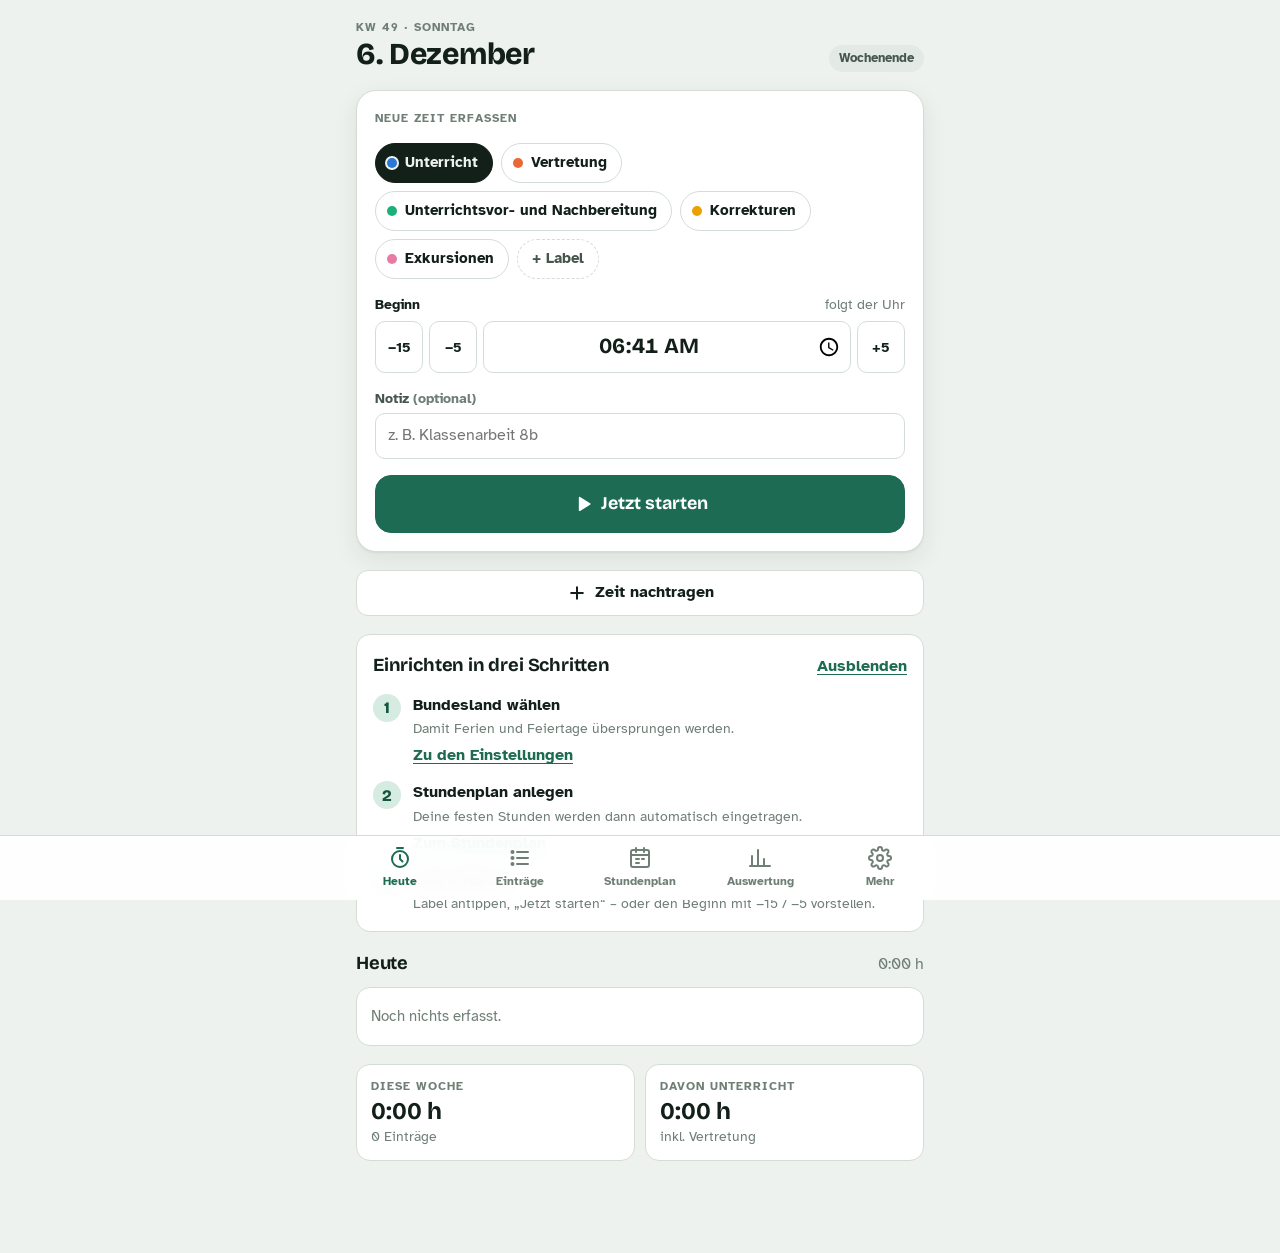
==== zeiterfassung/index.html @ 02a113f4 "Zeiterfassung für Lehrkräfte als eigenständige PWA Timer mit verstellbarem Beginn/Ende, manuelle Ein" ====
<!doctype html>
<html lang="de">
<head>
<meta charset="utf-8">
<meta name="viewport" content="width=device-width, initial-scale=1, viewport-fit=cover">
<title>Zeiterfassung für Lehrkräfte</title>
<meta name="claude:viewport-fit-sides" content="cover">
<meta name="description" content="Arbeitszeit für Lehrkräfte auf dem Handy erfassen – mit Timer, Stundenplan, Ferien und Auswertung.">
<meta name="theme-color" content="#1d6b52">
<meta name="apple-mobile-web-app-capable" content="yes">
<meta name="mobile-web-app-capable" content="yes">
<meta name="apple-mobile-web-app-status-bar-style" content="default">
<meta name="apple-mobile-web-app-title" content="Zeiterfassung">
<link rel="manifest" href="manifest.webmanifest">
<link rel="icon" href="icons/icon-192.png" type="image/png">
<link rel="apple-touch-icon" href="icons/apple-touch-icon.png">
<link rel="preconnect" href="https://fonts.googleapis.com">
<link rel="preconnect" href="https://fonts.gstatic.com" crossorigin>
<link rel="stylesheet" href="https://fonts.googleapis.com/css2?family=Atkinson+Hyperlegible:wght@400;700&family=Bricolage+Grotesque:opsz,wght@12..96,500..800&display=swap">
<style>
/* Layout: eine Spalte wie ein Klassenbuch-Tag, Navigation unten in Daumenreichweite, Timer als Hauptobjekt. */
:root {
  --bg: #eef2ef;
  --surface: #ffffff;
  --surface-2: #e3eae5;
  --line: #d3ddd6;
  --fg: #13201a;
  --fg-2: #46564d;
  --fg-3: #6f7f76;
  --accent: #1d6b52;          /* Tafelgrün */
  --accent-strong: #145440;
  --accent-fg: #ffffff;
  --accent-soft: #d6ebe1;
  --chalk: #f5f7f2;           /* Kreide auf der Tafel */
  --danger: #b3261e;
  --danger-soft: #f8dedb;
  --warn: #8a5a00;
  --warn-soft: #fbedc9;
  --shadow: 0 1px 2px rgba(19, 32, 26, .06), 0 8px 24px rgba(19, 32, 26, .08);
  --f-display: "Bricolage Grotesque", "Avenir Next", "Segoe UI", system-ui, sans-serif;
  --f-body: "Atkinson Hyperlegible", system-ui, -apple-system, "Segoe UI", Roboto, sans-serif;
  --r: 14px;
  --r-s: 10px;
  --nav-h: 64px;
}
@media (prefers-color-scheme: dark) {
  :root:not([data-theme="light"]) {
    --bg: #0d1411; --surface: #152019; --surface-2: #1d2a23; --line: #2a3a32;
    --fg: #e4ede7; --fg-2: #a7b7ad; --fg-3: #7d8d84;
    --accent: #5bbd96; --accent-strong: #7fd0ae; --accent-fg: #062016; --accent-soft: #1a3a2d;
    --chalk: #e9f1ec; --danger: #f08a80; --danger-soft: #3d1f1c; --warn: #f0c062; --warn-soft: #3a2d10;
    --shadow: 0 1px 2px rgba(0,0,0,.3), 0 8px 24px rgba(0,0,0,.3);
    color-scheme: dark;
  }
}
:root[data-theme="dark"] {
  --bg: #0d1411; --surface: #152019; --surface-2: #1d2a23; --line: #2a3a32;
  --fg: #e4ede7; --fg-2: #a7b7ad; --fg-3: #7d8d84;
  --accent: #5bbd96; --accent-strong: #7fd0ae; --accent-fg: #062016; --accent-soft: #1a3a2d;
  --chalk: #e9f1ec; --danger: #f08a80; --danger-soft: #3d1f1c; --warn: #f0c062; --warn-soft: #3a2d10;
  --shadow: 0 1px 2px rgba(0,0,0,.3), 0 8px 24px rgba(0,0,0,.3);
  color-scheme: dark;
}

* { box-sizing: border-box; }
[hidden] { display: none !important; }
html { -webkit-text-size-adjust: 100%; }
body {
  margin: 0; background: var(--bg); color: var(--fg);
  font: 16px/1.45 var(--f-body);
  -webkit-tap-highlight-color: transparent;
}
button, input, select, textarea { font: inherit; color: inherit; }
button { cursor: pointer; }
:focus-visible { outline: 3px solid var(--accent); outline-offset: 2px; }
h1, h2, h3 { font-family: var(--f-display); text-wrap: balance; margin: 0; letter-spacing: -.01em; }
h1 { font-size: 1.9rem; font-weight: 750; line-height: 1.1; }
h2 { font-size: 1.15rem; font-weight: 700; }
h3 { font-size: 1rem; font-weight: 700; }
p { margin: 0; }
.num { font-variant-numeric: tabular-nums; }

.app {
  max-width: 600px; margin: 0 auto;
  padding-left: max(16px, env(safe-area-inset-left, 0px));
  padding-right: max(16px, env(safe-area-inset-right, 0px));
  padding-block: 18px calc(var(--nav-h) + 28px + env(safe-area-inset-bottom, 0px));
  display: grid; gap: 18px;
}
.eyebrow { font-size: .78rem; text-transform: uppercase; letter-spacing: .08em; color: var(--fg-3); font-weight: 700; }
.muted { color: var(--fg-3); }
.small { font-size: .88rem; }
.top { display: flex; align-items: flex-end; justify-content: space-between; gap: 12px; flex-wrap: wrap; }
.top > div { min-width: 0; display: grid; gap: 2px; }

.card { background: var(--surface); border: 1px solid var(--line); border-radius: var(--r); padding: 16px; display: grid; gap: 12px; }
.section { display: grid; gap: 10px; }
.section-head { display: flex; align-items: baseline; justify-content: space-between; gap: 10px; }
.row { display: flex; gap: 8px; align-items: center; flex-wrap: wrap; }
.grow { flex: 1 1 auto; min-width: 0; }
.stack { display: grid; gap: 8px; }

/* Pills & Chips */
.pill { display: inline-flex; align-items: center; gap: 6px; padding: 4px 10px; border-radius: 999px; font-size: .82rem; font-weight: 700; background: var(--surface-2); color: var(--fg-2); white-space: nowrap; }
.pill.ok { background: var(--accent-soft); color: var(--accent-strong); }
.pill.free { background: var(--warn-soft); color: var(--warn); }
.dot { width: 10px; height: 10px; border-radius: 50%; flex: none; display: inline-block; }
.chips { display: flex; flex-wrap: wrap; gap: 8px; }
.chip {
  display: inline-flex; align-items: center; gap: 8px; min-height: 40px; padding: 7px 14px 7px 11px;
  border-radius: 999px; border: 1.5px solid var(--line); background: var(--surface); color: var(--fg);
  font-weight: 700; font-size: .92rem; text-align: left; line-height: 1.2;
}
.chip[aria-pressed="true"] { border-color: var(--fg); background: var(--fg); color: var(--bg); }
.chip[aria-pressed="true"] .dot { box-shadow: 0 0 0 2px var(--bg); }
.chip.add { border-style: dashed; color: var(--fg-2); padding-left: 14px; }

/* Buttons */
.btn {
  display: inline-flex; align-items: center; justify-content: center; gap: 8px;
  min-height: 46px; padding: 10px 18px; border-radius: 12px; border: 1.5px solid var(--line);
  background: var(--surface); color: var(--fg); font-weight: 700;
}
.btn:active { transform: translateY(1px); }
.btn.primary { background: var(--accent); border-color: var(--accent); color: var(--accent-fg); }
.btn.danger { color: var(--danger); border-color: var(--danger-soft); background: var(--danger-soft); }
.btn.ghost { background: transparent; border-color: transparent; color: var(--fg-2); }
.btn.block { width: 100%; }
.btn.big { min-height: 58px; font-size: 1.12rem; font-family: var(--f-display); border-radius: 16px; }
.btn.sm { min-height: 36px; padding: 6px 12px; font-size: .9rem; border-radius: 10px; }
.iconbtn { width: 44px; height: 44px; display: inline-grid; place-items: center; border-radius: 12px; border: 1.5px solid var(--line); background: var(--surface); }
.btn svg, .iconbtn svg { width: 20px; height: 20px; flex: none; }
.linkbtn { background: none; border: 0; padding: 4px 0; color: var(--accent); font-weight: 700; text-decoration: underline; text-underline-offset: 3px; }

/* Formulare */
label.f { display: grid; gap: 4px; font-size: .85rem; font-weight: 700; color: var(--fg-2); min-width: 0; }
input[type=text], input[type=date], input[type=time], input[type=number], select, textarea {
  width: 100%; min-height: 46px; padding: 10px 12px; border-radius: 10px; border: 1.5px solid var(--line);
  background: var(--surface); font-size: 1rem; font-weight: 400; color: var(--fg);
}
input[type=time], input[type=date] { font-variant-numeric: tabular-nums; }
textarea { min-height: 120px; font-family: ui-monospace, Menlo, Consolas, monospace; font-size: .8rem; }
.grid2 { display: grid; grid-template-columns: 1fr 1fr; gap: 10px; }
.grid3 { display: grid; grid-template-columns: repeat(3, 1fr); gap: 10px; }

/* Zeitfeld mit Schritt-Tasten */
.tf { display: grid; gap: 6px; }
.tf-head { display: flex; justify-content: space-between; align-items: baseline; gap: 8px; }
.tf-label { font-size: .85rem; font-weight: 700; }
.tf-row { display: grid; grid-template-columns: auto auto 1fr auto; gap: 6px; align-items: stretch; }
.tf-row input { text-align: center; font-size: 1.35rem; font-family: var(--f-display); font-weight: 700; min-height: 52px; padding: 6px; }
.step { min-width: 48px; border-radius: 10px; border: 1.5px solid var(--line); background: var(--surface); font-weight: 700; font-size: .9rem; padding: 0 8px; }

/* Timer */
.timer { background: var(--surface); border: 1px solid var(--line); border-radius: 20px; padding: 18px; display: grid; gap: 16px; box-shadow: var(--shadow); }
.timer.running { background: var(--accent); border-color: var(--accent); color: var(--accent-fg); }
.timer.running .eyebrow, .timer.running .muted { color: var(--accent-fg); opacity: .8; }
.timer.running input, .timer.running .step { background: color-mix(in srgb, var(--accent-fg) 14%, var(--accent)); border-color: color-mix(in srgb, var(--accent-fg) 30%, var(--accent)); color: var(--accent-fg); }
.timer.running .chip { background: transparent; border-color: color-mix(in srgb, var(--accent-fg) 35%, var(--accent)); color: var(--accent-fg); }
.timer.running .chip[aria-pressed="true"] { background: var(--accent-fg); color: var(--accent); border-color: var(--accent-fg); }
.timer.running .chip[aria-pressed="true"] .dot { box-shadow: none; }
.timer.running .linkbtn { color: var(--accent-fg); }
.timer.running .btn.primary { background: var(--accent-fg); color: var(--accent); border-color: var(--accent-fg); }
.timer.running .btn.ghost { color: var(--accent-fg); }
.elapsed { font-family: var(--f-display); font-weight: 800; font-size: clamp(3rem, 16vw, 4.4rem); line-height: 1; letter-spacing: -.03em; font-variant-numeric: tabular-nums; }
.since { display: flex; align-items: center; gap: 10px; flex-wrap: wrap; }
.since input { width: 9em; min-height: 40px; font-weight: 700; }

/* Listen */
.list { background: var(--surface); border: 1px solid var(--line); border-radius: var(--r); overflow: hidden; }
.item { display: grid; grid-template-columns: auto 1fr auto; gap: 12px; align-items: center; padding: 12px 14px; width: 100%; background: none; border: 0; border-top: 1px solid var(--line); text-align: left; }
.item:first-child { border-top: 0; }
.item .time { font-variant-numeric: tabular-nums; font-weight: 700; font-size: .95rem; white-space: nowrap; }
.item .meta { min-width: 0; display: grid; gap: 2px; }
.item .meta .lbl { display: flex; align-items: center; gap: 6px; font-weight: 700; font-size: .92rem; min-width: 0; }
.item .meta .lbl span:last-child { overflow: hidden; text-overflow: ellipsis; white-space: nowrap; }
.item .meta .note { font-size: .85rem; color: var(--fg-3); overflow: hidden; text-overflow: ellipsis; white-space: nowrap; }
.item .dur { font-variant-numeric: tabular-nums; font-weight: 700; color: var(--fg-2); white-space: nowrap; display: flex; align-items: center; gap: 6px; }
.item .dur svg { width: 15px; height: 15px; color: var(--fg-3); }
.empty { padding: 18px 14px; color: var(--fg-3); font-size: .92rem; }

.day { display: grid; gap: 8px; }
.day-head { display: flex; align-items: center; gap: 8px; justify-content: space-between; }
.day-head h3 { display: flex; gap: 8px; align-items: center; flex-wrap: wrap; }
.day.today .day-head h3 > span:first-child { color: var(--accent); }

.weeknav { display: grid; grid-template-columns: 44px 1fr 44px; gap: 8px; align-items: center; }
.weeknav .mid { text-align: center; display: grid; gap: 0; }
.weeknav .mid b { font-family: var(--f-display); font-size: 1.1rem; }

.stats { display: grid; grid-template-columns: repeat(auto-fit, minmax(130px, 1fr)); gap: 10px; }
.stat { background: var(--surface); border: 1px solid var(--line); border-radius: var(--r); padding: 12px 14px; display: grid; gap: 2px; }
.stat b { font-family: var(--f-display); font-size: 1.5rem; font-variant-numeric: tabular-nums; line-height: 1.15; }

.seg { display: grid; grid-auto-flow: column; grid-auto-columns: 1fr; background: var(--surface-2); border-radius: 12px; padding: 4px; gap: 4px; }
.seg button { border: 0; background: none; border-radius: 9px; min-height: 38px; font-weight: 700; color: var(--fg-2); padding: 0 6px; }
.seg button[aria-pressed="true"] { background: var(--surface); color: var(--fg); box-shadow: 0 1px 3px rgba(0,0,0,.12); }

.banner { border-radius: var(--r); padding: 12px 14px; background: var(--warn-soft); color: var(--warn); font-size: .92rem; display: grid; gap: 6px; }
.banner.info { background: var(--accent-soft); color: var(--accent-strong); }

/* Onboarding */
.steps { counter-reset: s; display: grid; gap: 10px; margin: 0; padding: 0; list-style: none; }
.steps li { counter-increment: s; display: grid; grid-template-columns: 30px 1fr; gap: 10px; align-items: start; }
.steps li::before { content: counter(s); width: 28px; height: 28px; border-radius: 50%; background: var(--accent-soft); color: var(--accent-strong); font-weight: 800; display: grid; place-items: center; font-family: var(--f-display); }
.steps li.done::before { content: "✓"; background: var(--accent); color: var(--accent-fg); }

/* Auswertung */
.total { display: grid; gap: 4px; }
.total .big { font-family: var(--f-display); font-weight: 800; font-size: clamp(2.6rem, 13vw, 3.6rem); line-height: 1; letter-spacing: -.03em; font-variant-numeric: tabular-nums; }
.chart { position: relative; display: grid; grid-template-columns: auto 1fr; gap: 0 8px; }
.ch-y { position: relative; width: 2.4em; font-size: .72rem; color: var(--fg-3); font-variant-numeric: tabular-nums; }
.ch-y span { position: absolute; right: 0; transform: translateY(50%); }
.ch-plot { position: relative; height: 180px; border-bottom: 1px solid var(--fg-3); }
.ch-grid { position: absolute; left: 0; right: 0; border-top: 1px dashed var(--line); }
.ch-bars { position: absolute; inset: 0; display: flex; align-items: flex-end; gap: 2px; }
.ch-bar { flex: 1 1 0; min-width: 0; height: 100%; display: flex; flex-direction: column-reverse; align-items: stretch; gap: 0; position: relative; cursor: pointer; background: none; border: 0; padding: 0; }
.ch-bar .stk { display: flex; flex-direction: column-reverse; gap: 2px; border-radius: 4px 4px 0 0; overflow: hidden; max-width: 34px; width: 100%; margin: 0 auto; }
.ch-bar .stk i { display: block; min-height: 2px; }
.ch-bar:hover .stk, .ch-bar.on .stk { filter: brightness(1.08); outline: 2px solid var(--fg); outline-offset: 1px; }
.ch-x { grid-column: 2; display: flex; gap: 2px; font-size: .7rem; color: var(--fg-3); padding-top: 4px; }
.ch-x span { flex: 1 1 0; min-width: 0; text-align: center; white-space: nowrap; overflow: visible; }
.ch-tip { position: absolute; top: 0; transform: translateY(calc(-100% - 6px)); z-index: 3; background: var(--fg); color: var(--bg); border-radius: 10px; padding: 8px 10px; font-size: .82rem; min-width: 150px; max-width: 230px; pointer-events: none; box-shadow: var(--shadow); display: grid; gap: 2px; }
.ch-tip .r { display: flex; align-items: center; gap: 6px; justify-content: space-between; }
.ch-tip .r span:first-child { display: flex; align-items: center; gap: 6px; min-width: 0; }
.brk { display: grid; gap: 12px; }
.brk-row { display: grid; gap: 6px; }
.brk-top { display: flex; justify-content: space-between; gap: 10px; align-items: baseline; }
.brk-top .n { display: flex; align-items: center; gap: 8px; font-weight: 700; min-width: 0; }
.brk-top .v { font-variant-numeric: tabular-nums; font-weight: 700; white-space: nowrap; }
.brk-bar { height: 8px; border-radius: 4px; background: var(--surface-2); overflow: hidden; }
.brk-bar i { display: block; height: 100%; border-radius: 0 4px 4px 0; }

/* Stundenplan */
.slot { display: grid; grid-template-columns: 84px 1fr auto; gap: 12px; align-items: center; padding: 12px 14px; width: 100%; background: none; border: 0; border-top: 1px solid var(--line); text-align: left; }
.slot:first-child { border-top: 0; }
.slot .per { font-family: var(--f-display); font-weight: 800; font-size: .98rem; line-height: 1.1; }
.slot .per small { display: block; font-family: var(--f-body); font-weight: 400; font-size: .75rem; color: var(--fg-3); }
.switch { display: flex; align-items: center; justify-content: space-between; gap: 12px; }
.switch input { appearance: none; width: 52px; height: 32px; border-radius: 999px; background: var(--surface-2); border: 1.5px solid var(--line); position: relative; flex: none; transition: background .15s; }
.switch input::after { content: ""; position: absolute; top: 3px; left: 3px; width: 23px; height: 23px; border-radius: 50%; background: var(--fg-3); transition: transform .15s; }
.switch input:checked { background: var(--accent); border-color: var(--accent); }
.switch input:checked::after { transform: translateX(20px); background: var(--accent-fg); }

/* Einstellungen */
.set-row { display: grid; grid-template-columns: auto 1fr auto; gap: 10px; align-items: center; padding: 10px 14px; border-top: 1px solid var(--line); }
.set-row:first-child { border-top: 0; }
.set-row .name { min-width: 0; overflow: hidden; text-overflow: ellipsis; white-space: nowrap; }
.set-row.hidden-label .name { color: var(--fg-3); text-decoration: line-through; }
.swatches { display: flex; flex-wrap: wrap; gap: 8px; }
.swatch { width: 36px; height: 36px; border-radius: 50%; border: 3px solid var(--surface); box-shadow: 0 0 0 1.5px var(--line); }
.swatch[aria-pressed="true"] { box-shadow: 0 0 0 2.5px var(--fg); }
details.card summary { cursor: pointer; font-weight: 700; list-style: none; display: flex; justify-content: space-between; gap: 8px; }
details.card summary::after { content: "▾"; color: var(--fg-3); }
details[open].card summary::after { content: "▴"; }
.hol { display: grid; grid-template-columns: 1fr auto; gap: 4px 10px; font-size: .9rem; }
.hol span:nth-child(even) { font-variant-numeric: tabular-nums; color: var(--fg-2); text-align: right; }

/* Navigation */
.nav {
  position: fixed; left: 0; right: 0; bottom: 0; z-index: 20;
  background: color-mix(in srgb, var(--surface) 92%, transparent);
  backdrop-filter: blur(12px); -webkit-backdrop-filter: blur(12px);
  border-top: 1px solid var(--line);
  padding-bottom: env(safe-area-inset-bottom, 0px);
  padding-left: env(safe-area-inset-left, 0px); padding-right: env(safe-area-inset-right, 0px);
}
.nav-in { max-width: 600px; margin: 0 auto; display: grid; grid-template-columns: repeat(5, 1fr); height: var(--nav-h); }
.nav button { border: 0; background: none; display: grid; justify-items: center; align-content: center; gap: 3px; font-size: .72rem; font-weight: 700; color: var(--fg-3); padding: 0; position: relative; }
.nav button svg { width: 24px; height: 24px; }
.nav button[aria-current="page"] { color: var(--accent); }
.nav button .live { position: absolute; top: 9px; left: calc(50% + 8px); width: 9px; height: 9px; border-radius: 50%; background: var(--danger); box-shadow: 0 0 0 2px var(--surface); }

/* Sheet */
.sheet-wrap { position: fixed; inset: 0; z-index: 40; display: grid; align-items: end; justify-items: center; }
.sheet-backdrop { position: absolute; inset: 0; background: rgba(8, 14, 11, .45); }
.sheet {
  position: relative; width: 100%; max-width: 600px; max-height: 92%; overflow: auto; overscroll-behavior: contain;
  background: var(--bg); border-radius: 20px 20px 0 0;
  padding-left: max(16px, env(safe-area-inset-left, 0px)); padding-right: max(16px, env(safe-area-inset-right, 0px));
  padding-block: 10px calc(20px + env(safe-area-inset-bottom, 0px));
  display: grid; gap: 14px; animation: up .22s ease-out;
}
.sheet-grab { width: 44px; height: 5px; border-radius: 3px; background: var(--line); margin: 0 auto 2px; }
.sheet-body { display: grid; gap: 14px; }
.sheet-actions { display: grid; grid-template-columns: 1fr 1fr; gap: 10px; }
@keyframes up { from { transform: translateY(30px); opacity: .4; } to { transform: none; opacity: 1; } }

.toast {
  position: fixed; left: 50%; transform: translateX(-50%); z-index: 60;
  bottom: calc(var(--nav-h) + 14px + env(safe-area-inset-bottom, 0px));
  width: min(560px, calc(100% - 32px));
  background: var(--fg); color: var(--bg); border-radius: 14px; padding: 12px 14px;
  display: flex; align-items: center; justify-content: space-between; gap: 12px; box-shadow: var(--shadow);
  font-weight: 700; font-size: .95rem;
}
.toast button { background: none; border: 0; color: var(--bg); font-weight: 800; text-decoration: underline; text-underline-offset: 3px; padding: 6px; white-space: nowrap; }

@media (max-width: 380px) {
  .grid3 { grid-template-columns: 1fr 1fr; }
  .step { min-width: 42px; }
}
@media (prefers-reduced-motion: reduce) {
  * { animation: none !important; transition: none !important; }
}
</style>
</head>
<body>
<main class="app" id="view" aria-live="polite"></main>

<nav class="nav" aria-label="Hauptnavigation"><div class="nav-in" id="nav"></div></nav>

<div class="sheet-wrap" id="sheet" hidden>
  <div class="sheet-backdrop" data-a="closeSheet"></div>
  <div class="sheet" role="dialog" aria-modal="true" aria-labelledby="sheet-title">
    <div class="sheet-grab"></div>
    <div class="sheet-body" id="sheet-body"></div>
  </div>
</div>
<div class="toast" id="toast" role="status" hidden></div>

<script>
'use strict';
/* ============================================================
   Zeiterfassung für Lehrkräfte – alle Daten bleiben im Browser
   (localStorage). Ferien kommen von openholidaysapi.org,
   Feiertage werden lokal berechnet.
   ============================================================ */

const STORE_KEY = 'lehrkraft-zeiterfassung-v1';

const PRESET_LABELS = [
  { id: 'unterricht',   name: 'Unterricht',                         color: '#2a78d6' },
  { id: 'vertretung',   name: 'Vertretung',                         color: '#eb6834' },
  { id: 'vorbereitung', name: 'Unterrichtsvor- und Nachbereitung',  color: '#1baf7a' },
  { id: 'korrekturen',  name: 'Korrekturen',                        color: '#eda100' },
  { id: 'exkursionen',  name: 'Exkursionen',                        color: '#e87ba4' },
];
const LABEL_COLORS = ['#2a78d6', '#eb6834', '#1baf7a', '#eda100', '#e87ba4', '#008300', '#6250d6', '#e34948', '#5d6f7d', '#9a6a3a', '#0f8fa3', '#b04fc0'];

const STATES = {
  BW: 'Baden-Württemberg', BY: 'Bayern', BE: 'Berlin', BB: 'Brandenburg', HB: 'Bremen', HH: 'Hamburg',
  HE: 'Hessen', MV: 'Mecklenburg-Vorpommern', NI: 'Niedersachsen', NW: 'Nordrhein-Westfalen',
  RP: 'Rheinland-Pfalz', SL: 'Saarland', SN: 'Sachsen', ST: 'Sachsen-Anhalt', SH: 'Schleswig-Holstein', TH: 'Thüringen',
};

const DEFAULT_PERIODS = [
  ['08:00', '08:45'], ['08:45', '09:30'], ['09:50', '10:35'], ['10:35', '11:20'], ['11:40', '12:25'],
  ['12:25', '13:10'], ['13:30', '14:15'], ['14:15', '15:00'], ['15:05', '15:50'], ['15:50', '16:35'],
].map(([start, end]) => ({ start, end }));

const WD_SHORT = ['', 'Mo', 'Di', 'Mi', 'Do', 'Fr', 'Sa', 'So'];
const WD_LONG = ['', 'Montag', 'Dienstag', 'Mittwoch', 'Donnerstag', 'Freitag', 'Samstag', 'Sonntag'];
const MONTHS = ['Januar', 'Februar', 'März', 'April', 'Mai', 'Juni', 'Juli', 'August', 'September', 'Oktober', 'November', 'Dezember'];

/* ---------- Hilfsfunktionen ---------- */
const $ = (s, el = document) => el.querySelector(s);
const pad = (n) => String(n).padStart(2, '0');
const iso = (d) => `${d.getFullYear()}-${pad(d.getMonth() + 1)}-${pad(d.getDate())}`;
const pd = (s) => { const [y, m, d] = s.split('-').map(Number); return new Date(y, m - 1, d); };
const addDays = (s, n) => { const d = pd(s); d.setDate(d.getDate() + n); return iso(d); };
const today = () => iso(new Date());
const wd = (s) => pd(s).getDay() || 7;
const monday = (s) => addDays(s, 1 - wd(s));
const hm = (d) => `${pad(d.getHours())}:${pad(d.getMinutes())}`;
const toMin = (t) => { const [h, m] = t.split(':').map(Number); return h * 60 + m; };
const fromMin = (m) => { m = ((Math.round(m) % 1440) + 1440) % 1440; return `${pad(Math.floor(m / 60))}:${pad(m % 60)}`; };
const nowMin = () => { const d = new Date(); return d.getHours() * 60 + d.getMinutes(); };
const dur = (e) => { let d = toMin(e.end) - toMin(e.start); if (d < 0) d += 1440; return d; };
const fmtDur = (min) => `${Math.floor(min / 60)}:${pad(Math.round(min % 60))} h`;
const fmtDec = (min, digits = 2) => (min / 60).toLocaleString('de-DE', { minimumFractionDigits: 0, maximumFractionDigits: digits });
const fmtDate = (s) => { const d = pd(s); return `${pad(d.getDate())}.${pad(d.getMonth() + 1)}.${d.getFullYear()}`; };
const fmtDateShort = (s) => { const d = pd(s); return `${d.getDate()}.${d.getMonth() + 1}.`; };
const fmtDateLong = (s) => { const d = pd(s); return `${d.getDate()}. ${MONTHS[d.getMonth()]}`; };
const uid = () => Date.now().toString(36) + Math.random().toString(36).slice(2, 7);
const esc = (s) => String(s ?? '').replace(/[&<>"']/g, (c) => ({ '&': '&amp;', '<': '&lt;', '>': '&gt;', '"': '&quot;', "'": '&#39;' }[c]));
const roundDown5 = (m) => Math.floor(m / 5) * 5;
function isoWeek(s) {
  const d = pd(s); d.setDate(d.getDate() + 4 - (d.getDay() || 7));
  const y0 = new Date(d.getFullYear(), 0, 1);
  return Math.ceil(((d - y0) / 864e5 + 1) / 7);
}
function daysBetween(a, b) { return Math.round((pd(b) - pd(a)) / 864e5); }

const ICON = {
  today: '<svg viewBox="0 0 24 24" fill="none" stroke="currentColor" stroke-width="2" stroke-linecap="round" stroke-linejoin="round"><circle cx="12" cy="13" r="8"/><path d="M12 9v4l2.5 2.5M9 2h6"/></svg>',
  list: '<svg viewBox="0 0 24 24" fill="none" stroke="currentColor" stroke-width="2" stroke-linecap="round" stroke-linejoin="round"><path d="M9 6h11M9 12h11M9 18h11"/><circle cx="4.5" cy="6" r="1"/><circle cx="4.5" cy="12" r="1"/><circle cx="4.5" cy="18" r="1"/></svg>',
  plan: '<svg viewBox="0 0 24 24" fill="none" stroke="currentColor" stroke-width="2" stroke-linecap="round" stroke-linejoin="round"><rect x="3" y="4" width="18" height="17" rx="2"/><path d="M3 9h18M8 2v4M16 2v4M8 13h3M8 17h3M14 13h2"/></svg>',
  chart: '<svg viewBox="0 0 24 24" fill="none" stroke="currentColor" stroke-width="2" stroke-linecap="round" stroke-linejoin="round"><path d="M4 20V10M10 20V4M16 20v-7M22 20H2"/></svg>',
  more: '<svg viewBox="0 0 24 24" fill="none" stroke="currentColor" stroke-width="2" stroke-linecap="round" stroke-linejoin="round"><circle cx="12" cy="12" r="3"/><path d="M19.4 15a1.7 1.7 0 0 0 .3 1.8l.1.1a2 2 0 1 1-2.8 2.8l-.1-.1a1.7 1.7 0 0 0-1.8-.3 1.7 1.7 0 0 0-1 1.5V21a2 2 0 1 1-4 0v-.1a1.7 1.7 0 0 0-1.1-1.5 1.7 1.7 0 0 0-1.8.3l-.1.1a2 2 0 1 1-2.8-2.8l.1-.1a1.7 1.7 0 0 0 .3-1.8 1.7 1.7 0 0 0-1.5-1H3a2 2 0 1 1 0-4h.1a1.7 1.7 0 0 0 1.5-1.1 1.7 1.7 0 0 0-.3-1.8l-.1-.1a2 2 0 1 1 2.8-2.8l.1.1a1.7 1.7 0 0 0 1.8.3H9a1.7 1.7 0 0 0 1-1.5V3a2 2 0 1 1 4 0v.1a1.7 1.7 0 0 0 1 1.5 1.7 1.7 0 0 0 1.8-.3l.1-.1a2 2 0 1 1 2.8 2.8l-.1.1a1.7 1.7 0 0 0-.3 1.8V9a1.7 1.7 0 0 0 1.5 1H21a2 2 0 1 1 0 4h-.1a1.7 1.7 0 0 0-1.5 1z"/></svg>',
  play: '<svg viewBox="0 0 24 24" fill="currentColor"><path d="M7 4.5v15a1 1 0 0 0 1.5.9l12-7.5a1 1 0 0 0 0-1.7l-12-7.5A1 1 0 0 0 7 4.5z"/></svg>',
  stop: '<svg viewBox="0 0 24 24" fill="currentColor"><rect x="5" y="5" width="14" height="14" rx="2.5"/></svg>',
  plus: '<svg viewBox="0 0 24 24" fill="none" stroke="currentColor" stroke-width="2.4" stroke-linecap="round"><path d="M12 5v14M5 12h14"/></svg>',
  left: '<svg viewBox="0 0 24 24" fill="none" stroke="currentColor" stroke-width="2.4" stroke-linecap="round" stroke-linejoin="round"><path d="M15 5l-7 7 7 7"/></svg>',
  right: '<svg viewBox="0 0 24 24" fill="none" stroke="currentColor" stroke-width="2.4" stroke-linecap="round" stroke-linejoin="round"><path d="M9 5l7 7-7 7"/></svg>',
  cal: '<svg viewBox="0 0 24 24" fill="none" stroke="currentColor" stroke-width="2" stroke-linecap="round" stroke-linejoin="round" aria-label="aus Stundenplan"><rect x="3" y="4" width="18" height="17" rx="2"/><path d="M3 9h18M8 2v4M16 2v4"/></svg>',
};

/* ---------- Speicher ---------- */
function defaults() {
  return {
    v: 1,
    labels: PRESET_LABELS.map((l) => ({ ...l, preset: true, hidden: false })),
    entries: [],
    running: null,
    lastLabel: 'unterricht',
    slots: [],
    periods: DEFAULT_PERIODS.map((p) => ({ ...p })),
    plan: { auto: false, from: '' },
    planSkip: [],
    state: '',
    holidays: {},      // { "2026": { at, list: [{from,to,name}] } } für S.state
    freeDays: [],      // eigene freie Tage [{id, from, to, name}]
    onboarded: false,
  };
}
let S;
function load() {
  try {
    const raw = localStorage.getItem(STORE_KEY);
    if (raw) return migrate(JSON.parse(raw));
  } catch (e) { /* ignorieren */ }
  return defaults();
}
function migrate(d) {
  const base = defaults();
  const out = { ...base, ...d };
  out.plan = { ...base.plan, ...(d.plan || {}) };
  for (const p of PRESET_LABELS) if (!out.labels.some((l) => l.id === p.id)) out.labels.push({ ...p, preset: true, hidden: false });
  return out;
}
let storageOk = true;
function save() {
  try { localStorage.setItem(STORE_KEY, JSON.stringify(S)); storageOk = true; }
  catch (e) { storageOk = false; }
}
S = load();

/* ---------- Labels ---------- */
const labelById = (id) => S.labels.find((l) => l.id === id) || { id, name: 'Unbekannt', color: '#8a8a8a' };
const visibleLabels = () => S.labels.filter((l) => !l.hidden);
function labelChips(selected, attr = 'data-a="pickLabel"', withAdd = true) {
  return `<div class="chips" role="group" aria-label="Label">${visibleLabels().map((l) => `
    <button type="button" class="chip" ${attr} data-id="${esc(l.id)}" aria-pressed="${l.id === selected}">
      <span class="dot" style="background:${esc(l.color)}"></span><span>${esc(l.name)}</span></button>`).join('')}
    ${withAdd ? `<button type="button" class="chip add" data-a="newLabel">${'+ Label'}</button>` : ''}</div>`;
}

/* ---------- Feiertage (lokal berechnet) ---------- */
function easter(y) {
  const a = y % 19, b = Math.floor(y / 100), c = y % 100, d = Math.floor(b / 4), e = b % 4, f = Math.floor((b + 8) / 25),
    g = Math.floor((b - f + 1) / 3), h = (19 * a + b - d - g + 15) % 30, i = Math.floor(c / 4), k = c % 4,
    l = (32 + 2 * e + 2 * i - h - k) % 7, m = Math.floor((a + 11 * h + 22 * l) / 451),
    month = Math.floor((h + l - 7 * m + 114) / 31), day = ((h + l - 7 * m + 114) % 31) + 1;
  return iso(new Date(y, month - 1, day));
}
const _feiertageCache = {};
function feiertage(y, st) {
  const key = y + st;
  if (_feiertageCache[key]) return _feiertageCache[key];
  const E = easter(y), out = {};
  const add = (date, name, states) => { if (!states || states.includes(st)) out[date] = name; };
  add(`${y}-01-01`, 'Neujahr');
  add(`${y}-01-06`, 'Heilige Drei Könige', ['BW', 'BY', 'ST']);
  add(`${y}-03-08`, 'Internationaler Frauentag', ['BE', 'MV']);
  add(addDays(E, -2), 'Karfreitag');
  add(addDays(E, 1), 'Ostermontag');
  add(`${y}-05-01`, 'Tag der Arbeit');
  add(addDays(E, 39), 'Christi Himmelfahrt');
  add(addDays(E, 50), 'Pfingstmontag');
  add(addDays(E, 60), 'Fronleichnam', ['BW', 'BY', 'HE', 'NW', 'RP', 'SL']);
  add(`${y}-08-15`, 'Mariä Himmelfahrt', ['SL']);
  add(`${y}-09-20`, 'Weltkindertag', ['TH']);
  add(`${y}-10-03`, 'Tag der Deutschen Einheit');
  add(`${y}-10-31`, 'Reformationstag', ['BB', 'HB', 'HH', 'MV', 'NI', 'SN', 'ST', 'SH', 'TH']);
  add(`${y}-11-01`, 'Allerheiligen', ['BW', 'BY', 'NW', 'RP', 'SL']);
  let bb = `${y}-11-22`; while (wd(bb) !== 3) bb = addDays(bb, -1);
  add(bb, 'Buß- und Bettag', ['SN']);
  add(`${y}-12-25`, '1. Weihnachtstag');
  add(`${y}-12-26`, '2. Weihnachtstag');
  return (_feiertageCache[key] = out);
}

/* ---------- Ferien (openholidaysapi.org) ---------- */
async function fetchHolidayYear(y) {
  const url = `https://openholidaysapi.org/SchoolHolidays?countryIsoCode=DE&languageIsoCode=DE&subdivisionCode=DE-${S.state}&validFrom=${y}-01-01&validTo=${y}-12-31`;
  const ctrl = new AbortController();
  const t = setTimeout(() => ctrl.abort(), 9000);
  try {
    const res = await fetch(url, { signal: ctrl.signal, headers: { accept: 'application/json' } });
    if (!res.ok) throw new Error('HTTP ' + res.status);
    const data = await res.json();
    const list = data
      .filter((h) => h.nationwide || !h.subdivisions || h.subdivisions.some((s) => s.code === `DE-${S.state}` || s.code.startsWith(`DE-${S.state}-`)))
      .map((h) => ({ from: h.startDate, to: h.endDate, name: (h.name.find((n) => n.language === 'DE') || h.name[0] || {}).text || 'Ferien' }));
    return list;
  } finally { clearTimeout(t); }
}
let holidayLoading = null;
async function ensureHolidays(years, force = false) {
  if (!S.state) return { ok: false, reason: 'state' };
  const need = [...new Set(years)].filter((y) => force || !S.holidays[y]);
  if (!need.length) return { ok: true };
  const failed = [];
  for (const y of need) {
    try { S.holidays[y] = { at: Date.now(), list: await fetchHolidayYear(y) }; }
    catch (e) { failed.push(y); }
  }
  save();
  return failed.length ? { ok: false, reason: 'net', failed } : { ok: true };
}
function yearsBetween(a, b) { const out = []; for (let y = +a.slice(0, 4); y <= +b.slice(0, 4); y++) out.push(String(y)); return out; }
function missingHolidayYears(from, to) { return S.state ? yearsBetween(from, to).filter((y) => !S.holidays[y]) : yearsBetween(from, to); }

/** Grund, warum an einem Tag kein Unterricht ist (oder null). */
function freeReason(date) {
  for (const f of S.freeDays) if (date >= f.from && date <= f.to) return f.name || 'Freier Tag';
  const ft = feiertage(+date.slice(0, 4), S.state || '')[date];
  if (ft) return ft;
  if (S.state) {
    for (const y of Object.keys(S.holidays)) for (const h of S.holidays[y].list) if (date >= h.from && date <= h.to) return h.name;
  }
  return null;
}

/* ---------- Stundenplan → Einträge ---------- */
function slotValidOn(slot, date, forAuto) {
  if (slot.wd !== wd(date)) return false;
  if (slot.validFrom && date < slot.validFrom) return false;
  if (slot.validTo && date > slot.validTo) return false;
  if (forAuto && slot.autoFrom && date < slot.autoFrom) return false;
  return true;
}
function generatePlan(from, to, forAuto = false) {
  const existing = new Set(S.entries.filter((e) => e.planKey).map((e) => e.planKey));
  const skip = new Set(S.planSkip);
  const created = []; const freeDates = new Set();
  for (let d = from; d <= to; d = addDays(d, 1)) {
    const slots = S.slots.filter((s) => slotValidOn(s, d, forAuto));
    if (!slots.length) continue;
    const reason = freeReason(d);
    if (reason) { freeDates.add(d); continue; }
    for (const s of slots) {
      const key = `${s.id}|${d}`;
      if (existing.has(key) || skip.has(key)) continue;
      const e = { id: uid(), date: d, start: s.start, end: s.end, labelId: s.labelId, note: s.title || '', source: 'plan', planKey: key };
      S.entries.push(e); created.push(e.id); existing.add(key);
    }
  }
  return { created, freeDays: freeDates.size };
}
let autoRunning = false;
let autoStatus = '';   // Hinweistext, falls die automatische Eintragung pausiert
async function autoFill() {
  if (autoRunning || !S.plan.auto || !S.plan.from || !S.slots.length) { autoStatus = ''; return; }
  autoRunning = true;
  try {
    const to = today();
    if (S.plan.from > to) { autoStatus = ''; return; }
    if (!S.state) { autoStatus = 'Wähle unter „Mehr“ dein Bundesland, damit Ferien beim automatischen Eintragen übersprungen werden.'; return; }
    const r = await ensureHolidays(yearsBetween(S.plan.from, to));
    if (!r.ok) { autoStatus = `Ferien für ${r.failed.join(', ')} konnten nicht geladen werden (keine Verbindung?). Die automatische Eintragung wartet, bis das klappt. Du kannst Ferien unter „Mehr“ auch selbst eintragen.`; return; }
    autoStatus = '';
    const res = generatePlan(S.plan.from, to, true);
    if (res.created.length) {
      save();
      toast(`${res.created.length} ${res.created.length === 1 ? 'Stunde' : 'Stunden'} aus dem Stundenplan eingetragen`, () => undoCreate(res.created));
    }
  } finally { autoRunning = false; render(); }
}
function undoCreate(ids) {
  const set = new Set(ids);
  S.entries = S.entries.filter((e) => !set.has(e.id));
  save(); render();
}

/* ---------- UI-Zustand ---------- */
const ui = {
  tab: 'heute',
  startDirty: false, endDirty: false, startVal: '', endVal: '',
  timerLabel: S.lastLabel || 'unterricht',
  weekOff: 0,
  planDay: Math.min(Math.max(wd(today()), 1), 5),
  rep: { mode: 'week', off: 0, from: '', to: '', labels: null, sel: -1 },
};
try { const t = localStorage.getItem(STORE_KEY + '-tab'); if (t) ui.tab = t; } catch (e) { /* egal */ }
if (location.hash && ['heute', 'eintraege', 'plan', 'auswertung', 'mehr'].includes(location.hash.slice(1))) ui.tab = location.hash.slice(1);

/* ---------- Rendering ---------- */
const TABS = [
  ['heute', 'Heute', ICON.today], ['eintraege', 'Einträge', ICON.list], ['plan', 'Stundenplan', ICON.plan],
  ['auswertung', 'Auswertung', ICON.chart], ['mehr', 'Mehr', ICON.more],
];
function renderNav() {
  $('#nav').innerHTML = TABS.map(([id, name, icon]) => `
    <button type="button" data-a="tab" data-id="${id}" ${ui.tab === id ? 'aria-current="page"' : ''}>
      ${icon}<span>${name}</span>${id === 'heute' && S.running ? '<i class="live" aria-label="Timer läuft"></i>' : ''}</button>`).join('');
}
function render() {
  renderNav();
  const v = $('#view');
  const fn = { heute: viewHeute, eintraege: viewEintraege, plan: viewPlan, auswertung: viewAuswertung, mehr: viewMehr }[ui.tab] || viewHeute;
  v.innerHTML = fn();
  if (ui.tab === 'heute') tick();
  if (ui.tab === 'auswertung') bindChart();
}

function entryRow(e, showDate = false) {
  const l = labelById(e.labelId);
  return `<button type="button" class="item" data-a="editEntry" data-id="${e.id}">
    <span class="time">${showDate ? fmtDateShort(e.date) + ' ' : ''}${e.start}–${e.end}</span>
    <span class="meta"><span class="lbl"><span class="dot" style="background:${esc(l.color)}"></span><span>${esc(l.name)}</span></span>
      ${e.note ? `<span class="note">${esc(e.note)}</span>` : ''}</span>
    <span class="dur">${e.source === 'plan' ? ICON.cal : ''}${fmtDur(dur(e))}</span></button>`;
}
const entriesOn = (d) => S.entries.filter((e) => e.date === d).sort((a, b) => a.start.localeCompare(b.start));
const sumMin = (list) => list.reduce((a, e) => a + dur(e), 0);

function dayStatus(d) {
  const r = freeReason(d);
  if (r) return `<span class="pill free">${esc(r)}</span>`;
  if (wd(d) >= 6) return `<span class="pill">Wochenende</span>`;
  return `<span class="pill ok">Schultag</span>`;
}

/* ----- Heute ----- */
function viewHeute() {
  const t = today();
  const run = S.running;
  const todays = entriesOn(t);
  const mon = monday(t);
  const week = S.entries.filter((e) => e.date >= mon && e.date <= addDays(mon, 6));
  let timer;
  if (!run) {
    timer = `<section class="timer" aria-label="Timer">
      <div class="section-head"><p class="eyebrow">Neue Zeit erfassen</p></div>
      ${labelChips(ui.timerLabel, 'data-a="timerLabel"')}
      ${timeField('start', 'Beginn', ui.startDirty)}
      <label class="f" for="t-note"><span>Notiz <span class="muted">(optional)</span></span>
        <input type="text" id="t-note" placeholder="z. B. Klassenarbeit 8b" autocomplete="off"></label>
      <button type="button" class="btn primary big block" data-a="startTimer" id="t-startbtn">${ICON.play}<span>Jetzt starten</span></button>
    </section>`;
  } else {
    const l = labelById(run.labelId);
    const [sd, st] = run.start.split('T');
    timer = `<section class="timer running" aria-label="Laufender Timer">
      <div class="section-head"><p class="eyebrow">Läuft · ${esc(l.name)}</p></div>
      <div class="elapsed" id="t-elapsed">0:00:00</div>
      <div class="since"><label for="t-runstart" class="muted">Begonnen ${sd !== t ? 'am ' + fmtDateShort(sd) + ' ' : ''}um</label>
        <input type="time" id="t-runstart" value="${st}"></div>
      ${labelChips(run.labelId, 'data-a="runLabel"', false)}
      ${run.note ? `<p class="muted small">Notiz: ${esc(run.note)}</p>` : ''}
      ${timeField('end', 'Ende', ui.endDirty)}
      <button type="button" class="btn primary big block" data-a="stopTimer" id="t-stopbtn">${ICON.stop}<span>Jetzt beenden</span></button>
      <button type="button" class="btn ghost sm" data-a="discardTimer">Timer verwerfen</button>
    </section>`;
  }
  const onboarding = (!S.onboarded && !S.entries.length) ? `
    <section class="card">
      <div class="section-head"><h2>Einrichten in drei Schritten</h2><button class="linkbtn" data-a="dismissOnboarding">Ausblenden</button></div>
      <ol class="steps">
        <li class="${S.state ? 'done' : ''}"><div><b>Bundesland wählen</b><br><span class="muted small">Damit Ferien und Feiertage übersprungen werden.</span><br><button class="linkbtn" data-a="tab" data-id="mehr">Zu den Einstellungen</button></div></li>
        <li class="${S.slots.length ? 'done' : ''}"><div><b>Stundenplan anlegen</b><br><span class="muted small">Deine festen Stunden werden dann automatisch eingetragen.</span><br><button class="linkbtn" data-a="tab" data-id="plan">Zum Stundenplan</button></div></li>
        <li><div><b>Zeit erfassen</b><br><span class="muted small">Label antippen, „Jetzt starten“ – oder den Beginn mit −15 / −5 vorstellen.</span></div></li>
      </ol>
    </section>` : '';
  return `
    <header class="top">
      <div><p class="eyebrow">KW ${isoWeek(t)} · ${WD_LONG[wd(t)]}</p><h1>${fmtDateLong(t)}</h1></div>
      ${dayStatus(t)}
    </header>
    ${!storageOk ? '<div class="banner">Dieser Browser erlaubt kein dauerhaftes Speichern. Einträge gehen beim Schließen verloren – exportiere sie unter „Mehr“.</div>' : ''}
    ${timer}
    <button type="button" class="btn block" data-a="newEntry" data-date="${t}">${ICON.plus}<span>Zeit nachtragen</span></button>
    ${onboarding}
    <section class="section">
      <div class="section-head"><h2>Heute</h2><span class="num muted">${fmtDur(sumMin(todays))}</span></div>
      <div class="list">${todays.length ? todays.map((e) => entryRow(e)).join('') : '<p class="empty">Noch nichts erfasst.</p>'}</div>
    </section>
    <section class="stats">
      <div class="stat"><span class="eyebrow">Diese Woche</span><b>${fmtDur(sumMin(week))}</b><span class="muted small">${week.length} Einträge</span></div>
      <div class="stat"><span class="eyebrow">Davon Unterricht</span><b>${fmtDur(sumMin(week.filter((e) => e.labelId === 'unterricht' || e.labelId === 'vertretung')))}</b><span class="muted small">inkl. Vertretung</span></div>
    </section>`;
}
function timeField(which, label, dirty) {
  return `<div class="tf">
    <div class="tf-head"><label class="tf-label" for="t-${which}">${label}</label>
      <button type="button" class="linkbtn small" data-a="tfNow" data-f="${which}" ${dirty ? '' : 'hidden'} id="t-${which}-now">Auf jetzt setzen</button>
      <span class="muted small" id="t-${which}-hint" ${dirty ? 'hidden' : ''}>folgt der Uhr</span></div>
    <div class="tf-row">
      <button type="button" class="step" data-a="tfStep" data-f="${which}" data-d="-15" aria-label="15 Minuten früher">−15</button>
      <button type="button" class="step" data-a="tfStep" data-f="${which}" data-d="-5" aria-label="5 Minuten früher">−5</button>
      <input type="time" id="t-${which}" data-tf="${which}" value="${dirty ? esc(ui[which + 'Val']) : ''}">
      <button type="button" class="step" data-a="tfStep" data-f="${which}" data-d="5" aria-label="5 Minuten später">+5</button>
    </div></div>`;
}
function tick() {
  if (ui.tab !== 'heute') return;
  const now = hm(new Date());
  for (const f of ['start', 'end']) {
    const inp = $('#t-' + f);
    if (inp && !ui[f + 'Dirty'] && document.activeElement !== inp) inp.value = now;
  }
  const sb = $('#t-startbtn span');
  if (sb) sb.textContent = ui.startDirty ? `Um ${$('#t-start').value || now} starten` : 'Jetzt starten';
  const eb = $('#t-stopbtn span');
  if (eb) eb.textContent = ui.endDirty ? `Um ${$('#t-end').value || now} beenden` : 'Jetzt beenden';
  const el = $('#t-elapsed');
  if (el && S.running) {
    const start = new Date(S.running.start);
    let s = Math.max(0, Math.floor((Date.now() - start.getTime()) / 1000));
    el.textContent = `${Math.floor(s / 3600)}:${pad(Math.floor(s / 60) % 60)}:${pad(s % 60)}`;
    document.title = `${Math.floor(s / 3600)}:${pad(Math.floor(s / 60) % 60)} · ${labelById(S.running.labelId).name}`;
  } else document.title = 'Zeiterfassung für Lehrkräfte';
}
setInterval(tick, 1000);

/* ----- Einträge ----- */
function viewEintraege() {
  const mon = addDays(monday(today()), ui.weekOff * 7);
  const sun = addDays(mon, 6);
  const week = S.entries.filter((e) => e.date >= mon && e.date <= sun);
  let days = '';
  for (let i = 0; i < 7; i++) {
    const d = addDays(mon, i);
    const list = entriesOn(d);
    if (i >= 5 && !list.length) continue;
    days += `<section class="day ${d === today() ? 'today' : ''}">
      <div class="day-head"><h3><span>${WD_SHORT[wd(d)]} ${fmtDateShort(d)}</span>${freeReason(d) ? `<span class="pill free">${esc(freeReason(d))}</span>` : ''}</h3>
        <div class="row"><span class="num muted small">${list.length ? fmtDur(sumMin(list)) : ''}</span>
        <button class="iconbtn" data-a="newEntry" data-date="${d}" aria-label="Zeit am ${fmtDate(d)} eintragen">${ICON.plus}</button></div></div>
      ${list.length ? `<div class="list">${list.map((e) => entryRow(e)).join('')}</div>` : ''}
    </section>`;
  }
  return `
    <header class="top"><div><p class="eyebrow">Einträge</p><h1>Woche</h1></div>
      ${S.slots.length ? `<button class="btn sm" data-a="fillWeek" data-from="${mon}" data-to="${sun}">${ICON.cal} Stundenplan eintragen</button>` : ''}</header>
    <div class="weeknav">
      <button class="iconbtn" data-a="week" data-d="-1" aria-label="Vorige Woche">${ICON.left}</button>
      <div class="mid"><b>KW ${isoWeek(mon)}</b><span class="muted small num">${fmtDateShort(mon)} – ${fmtDate(sun)}</span></div>
      <button class="iconbtn" data-a="week" data-d="1" aria-label="Nächste Woche">${ICON.right}</button>
    </div>
    ${ui.weekOff !== 0 ? '<button class="linkbtn" data-a="week" data-d="0">Zur aktuellen Woche</button>' : ''}
    <div class="stats">
      <div class="stat"><span class="eyebrow">Summe</span><b>${fmtDur(sumMin(week))}</b><span class="muted small">${fmtDec(sumMin(week))} Stunden</span></div>
      <div class="stat"><span class="eyebrow">Einträge</span><b>${week.length}</b><span class="muted small">${week.filter((e) => e.source === 'plan').length} aus dem Stundenplan</span></div>
    </div>
    ${days}`;
}

/* ----- Stundenplan ----- */
function periodName(s) {
  if (s.pFrom == null) return `<span>${s.start}</span><small>${s.end}</small>`;
  const p = s.pFrom === s.pTo ? `${s.pFrom + 1}.` : `${s.pFrom + 1}.–${s.pTo + 1}.`;
  return `<span>${p} Std</span><small>${s.start}–${s.end}</small>`;
}
function slotUStd(s) { return s.pFrom != null ? s.pTo - s.pFrom + 1 : Math.round(dur(s) / 45); }
function viewPlan() {
  const showSat = S.slots.some((s) => s.wd === 6);
  const days = showSat ? [1, 2, 3, 4, 5, 6] : [1, 2, 3, 4, 5];
  const daySlots = S.slots.filter((s) => s.wd === ui.planDay).sort((a, b) => a.start.localeCompare(b.start));
  const active = S.slots.filter((s) => (!s.validTo || s.validTo >= today()));
  const totalU = active.reduce((a, s) => a + slotUStd(s), 0);
  const totalMin = active.reduce((a, s) => a + dur(s), 0);
  const stateInfo = S.state
    ? `<span class="muted small">Ferien & Feiertage: <b>${STATES[S.state]}</b></span>`
    : `<div class="banner">Noch kein Bundesland gewählt – Ferien werden nicht berücksichtigt. <button class="linkbtn" data-a="tab" data-id="mehr">Bundesland wählen</button></div>`;
  return `
    <header class="top"><div><p class="eyebrow">Feste Zeiten</p><h1>Stundenplan</h1></div>
      <span class="pill num">${totalU} UStd · ${fmtDur(totalMin)}</span></header>
    <section class="card">
      <label class="switch" for="plan-auto"><span><b>Automatisch eintragen</b><br><span class="muted small">Jeden Tag bis heute, Ferien und Feiertage ausgenommen.</span></span>
        <input type="checkbox" id="plan-auto" data-c="planAuto" ${S.plan.auto ? 'checked' : ''}></label>
      ${S.plan.auto ? `<label class="f" for="plan-from">Eintragen ab
        <input type="date" id="plan-from" data-c="planFrom" value="${esc(S.plan.from)}"></label>` : ''}
      ${autoStatus ? `<div class="banner">${esc(autoStatus)}</div>` : ''}
      ${stateInfo}
      <button class="btn block" data-a="fillRange">${ICON.cal}<span>Zeitraum eintragen …</span></button>
      <p class="muted small">Eingetragene Stunden kannst du unter „Einträge“ einzeln ändern oder löschen. Gelöschte Stunden werden nicht erneut eingetragen.</p>
    </section>
    <div class="seg" role="group" aria-label="Wochentag">${days.map((d) => `<button type="button" data-a="planDay" data-d="${d}" aria-pressed="${ui.planDay === d}">${WD_SHORT[d]}</button>`).join('')}</div>
    <section class="section">
      <div class="section-head"><h2>${WD_LONG[ui.planDay]}</h2><span class="muted num small">${daySlots.reduce((a, s) => a + slotUStd(s), 0)} UStd</span></div>
      <div class="list">${daySlots.length ? daySlots.map((s) => {
        const l = labelById(s.labelId);
        const validity = (s.validFrom || s.validTo) ? `<span class="note">gültig ${s.validFrom ? 'ab ' + fmtDate(s.validFrom) : ''} ${s.validTo ? 'bis ' + fmtDate(s.validTo) : ''}</span>` : '';
        return `<button type="button" class="slot" data-a="editSlot" data-id="${s.id}">
          <span class="per num">${periodName(s)}</span>
          <span class="meta" style="min-width:0;display:grid;gap:2px"><b style="overflow:hidden;text-overflow:ellipsis;white-space:nowrap">${esc(s.title || l.name)}</b>
            <span class="row small" style="gap:6px;flex-wrap:nowrap"><span class="dot" style="background:${esc(l.color)}"></span><span class="muted">${esc(l.name)}</span></span>${validity}</span>
          <span class="num muted small">${fmtDur(dur(s))}</span></button>`;
      }).join('') : '<p class="empty">Keine festen Stunden an diesem Tag.</p>'}</div>
      <button class="btn primary block" data-a="newSlot">${ICON.plus}<span>Stunde hinzufügen</span></button>
    </section>`;
}

/* ----- Auswertung ----- */
function repRange() {
  const r = ui.rep, t = today();
  if (r.mode === 'week') { const m = addDays(monday(t), r.off * 7); return [m, addDays(m, 6), `KW ${isoWeek(m)} · ${fmtDateShort(m)}–${fmtDate(addDays(m, 6))}`]; }
  if (r.mode === 'month') {
    const d = pd(t); const f = new Date(d.getFullYear(), d.getMonth() + r.off, 1); const l = new Date(f.getFullYear(), f.getMonth() + 1, 0);
    return [iso(f), iso(l), `${MONTHS[f.getMonth()]} ${f.getFullYear()}`];
  }
  if (r.mode === 'year') {
    const d = pd(t); const y = (d.getMonth() >= 7 ? d.getFullYear() : d.getFullYear() - 1) + r.off;
    return [`${y}-08-01`, `${y + 1}-07-31`, `Schuljahr ${y}/${String(y + 1).slice(2)}`];
  }
  const from = r.from || addDays(t, -30), to = r.to || t;
  return [from <= to ? from : to, from <= to ? to : from, 'Eigener Zeitraum'];
}
function niceStep(maxH) {
  for (const s of [0.5, 1, 2, 4, 5, 10, 20, 25, 50, 100]) if (maxH / s <= 4) return s;
  return 200;
}
function buckets(from, to) {
  const days = daysBetween(from, to) + 1;
  const out = [];
  if (days <= 35) {
    for (let d = from; d <= to; d = addDays(d, 1)) out.push({ from: d, to: d, label: days <= 8 ? WD_SHORT[wd(d)] : String(pd(d).getDate()), title: `${WD_SHORT[wd(d)]} ${fmtDate(d)}` });
  } else if (days <= 190) {
    for (let m = monday(from); m <= to; m = addDays(m, 7)) out.push({ from: m < from ? from : m, to: addDays(m, 6) > to ? to : addDays(m, 6), label: String(isoWeek(m)), title: `KW ${isoWeek(m)} (${fmtDateShort(m)}–${fmtDateShort(addDays(m, 6))})` });
  } else {
    const f = pd(from);
    for (let d = new Date(f.getFullYear(), f.getMonth(), 1); iso(d) <= to; d = new Date(d.getFullYear(), d.getMonth() + 1, 1)) {
      const a = iso(d), b = iso(new Date(d.getFullYear(), d.getMonth() + 1, 0));
      out.push({ from: a < from ? from : a, to: b > to ? to : b, label: MONTHS[d.getMonth()].slice(0, 3), title: `${MONTHS[d.getMonth()]} ${d.getFullYear()}` });
    }
  }
  return out;
}
let chartData = null;
function viewAuswertung() {
  const r = ui.rep;
  const [from, to, title] = repRange();
  const usedIds = new Set(S.entries.map((e) => e.labelId));
  const allLabels = S.labels.filter((l) => !l.hidden || usedIds.has(l.id));
  const sel = r.labels ? new Set(r.labels) : new Set(allLabels.map((l) => l.id));
  const list = S.entries.filter((e) => e.date >= from && e.date <= to && sel.has(e.labelId));
  const total = sumMin(list);
  const perLabel = allLabels.filter((l) => sel.has(l.id)).map((l) => {
    const items = list.filter((e) => e.labelId === l.id);
    return { l, min: sumMin(items), n: items.length };
  }).filter((p) => p.n > 0).sort((a, b) => b.min - a.min);
  const workDays = new Set(list.map((e) => e.date)).size;
  // Durchschnitt pro Woche nur über die bereits vergangene Zeit des Zeitraums
  const spanDays = daysBetween(from, to < today() ? to : today()) + 1;
  const bk = buckets(from, to).map((b) => {
    const items = list.filter((e) => e.date >= b.from && e.date <= b.to);
    const by = perLabel.map((p) => ({ l: p.l, min: sumMin(items.filter((e) => e.labelId === p.l.id)) })).filter((x) => x.min > 0);
    return { ...b, total: sumMin(items), by };
  });
  chartData = bk;
  const maxH = Math.max(1, ...bk.map((b) => b.total / 60));
  const step = niceStep(maxH);
  const top = Math.ceil(maxH / step) * step;
  const ticks = []; for (let v = 0; v <= top + 1e-9; v += step) ticks.push(v);
  const order = perLabel.map((p) => p.l.id);
  const ustdMin = sumMin(list.filter((e) => e.labelId === 'unterricht' || e.labelId === 'vertretung'));
  const xEvery = Math.ceil(bk.length / 12);
  const chart = `
    <div class="chart" id="chart">
      <div class="ch-y">${ticks.map((v) => `<span style="bottom:${(v / top) * 100}%">${v.toLocaleString('de-DE')}</span>`).join('')}</div>
      <div class="ch-plot">
        ${ticks.slice(1).map((v) => `<div class="ch-grid" style="bottom:${(v / top) * 100}%"></div>`).join('')}
        <div class="ch-bars">${bk.map((b, i) => `
          <button type="button" class="ch-bar ${ui.rep.sel === i ? 'on' : ''}" data-i="${i}" aria-label="${esc(b.title)}: ${fmtDur(b.total)}">
            <span class="stk" style="height:${(b.total / 60 / top) * 100}%">${[...b.by].sort((x, y) => order.indexOf(x.l.id) - order.indexOf(y.l.id)).map((x) =>
              `<i style="flex:${x.min} 1 0;background:${esc(x.l.color)}"></i>`).join('')}</span></button>`).join('')}</div>
        <div class="ch-tip" id="ch-tip" hidden></div>
      </div>
      <div class="ch-x">${bk.map((b, i) => `<span>${i % xEvery === 0 ? esc(b.label) : ''}</span>`).join('')}</div>
    </div>
    <p class="muted small">Stunden pro ${bk.length && bk[0].from === bk[0].to ? 'Tag' : (daysBetween(from, to) <= 190 ? 'Kalenderwoche' : 'Monat')} · Balken antippen für Details</p>`;
  return `
    <header class="top"><div><p class="eyebrow">Auswertung</p><h1>${esc(title)}</h1></div></header>
    <div class="seg" role="group" aria-label="Zeitraum">
      ${[['week', 'Woche'], ['month', 'Monat'], ['year', 'Schuljahr'], ['custom', 'Frei']].map(([m, n]) => `<button type="button" data-a="repMode" data-m="${m}" aria-pressed="${r.mode === m}">${n}</button>`).join('')}
    </div>
    ${r.mode === 'custom' ? `<div class="grid2">
        <label class="f" for="rep-from">Von<input type="date" id="rep-from" data-c="repFrom" value="${from}"></label>
        <label class="f" for="rep-to">Bis<input type="date" id="rep-to" data-c="repTo" value="${to}"></label></div>`
      : `<div class="weeknav"><button class="iconbtn" data-a="repStep" data-d="-1" aria-label="Zurück">${ICON.left}</button>
        <div class="mid"><span class="muted small num">${fmtDate(from)} – ${fmtDate(to)}</span>${r.off ? '<button class="linkbtn small" data-a="repStep" data-d="0">Aktuell</button>' : ''}</div>
        <button class="iconbtn" data-a="repStep" data-d="1" aria-label="Weiter">${ICON.right}</button></div>`}
    <section class="section">
      <div class="section-head"><h3>Labels</h3>
        <div class="row"><button class="linkbtn small" data-a="repAll">Alle</button><button class="linkbtn small" data-a="repNone">Keine</button></div></div>
      <div class="chips">${allLabels.map((l) => `<button type="button" class="chip" data-a="repLabel" data-id="${esc(l.id)}" aria-pressed="${sel.has(l.id)}"><span class="dot" style="background:${esc(l.color)}"></span><span>${esc(l.name)}</span></button>`).join('')}</div>
    </section>
    <section class="card">
      <div class="total"><span class="eyebrow">Arbeitszeit im Zeitraum</span><span class="big">${fmtDur(total)}</span>
        <span class="muted small num">${fmtDec(total)} Stunden · ${list.length} Einträge · ${workDays} Arbeitstage${workDays ? ` · Ø ${fmtDur(total / workDays)} pro Arbeitstag` : ''}${spanDays >= 7 ? ` · Ø ${fmtDur(total / (spanDays / 7))} pro Woche` : ''}</span></div>
      ${list.length ? chart : '<p class="empty">Keine Einträge für diese Auswahl.</p>'}
    </section>
    ${perLabel.length ? `<section class="card">
      <h2>Nach Label</h2>
      <div class="brk">${perLabel.map((p) => `<div class="brk-row">
        <div class="brk-top"><span class="n"><span class="dot" style="background:${esc(p.l.color)}"></span>${esc(p.l.name)}</span>
          <span class="v">${fmtDur(p.min)} <span class="muted small">· ${total ? Math.round(p.min / total * 100) : 0} %</span></span></div>
        <div class="brk-bar"><i style="width:${total ? p.min / total * 100 : 0}%;background:${esc(p.l.color)}"></i></div>
        <span class="muted small">${p.n} ${p.n === 1 ? 'Eintrag' : 'Einträge'}${(p.l.id === 'unterricht' || p.l.id === 'vertretung') && p.min ? ` · entspricht ${fmtDec(p.min / 45 * 60, 1)} Unterrichtsstunden à 45 min` : ''}</span>
      </div>`).join('')}</div>
      ${ustdMin && perLabel.length > 1 ? `<p class="muted small">Unterricht und Vertretung zusammen: ${fmtDur(ustdMin)} (${fmtDec(ustdMin / 45 * 60, 1)} UStd). Alles andere: ${fmtDur(total - ustdMin)}.</p>` : ''}
    </section>` : ''}
    <div class="grid2">
      <button class="btn" data-a="csv">CSV exportieren</button>
      <button class="btn" data-a="csvCopy">CSV kopieren</button>
    </div>`;
}
function bindChart() {
  const ch = $('#chart'); if (!ch || !chartData) return;
  const tip = $('#ch-tip');
  const show = (btn) => {
    const i = +btn.dataset.i, b = chartData[i];
    ch.querySelectorAll('.ch-bar.on').forEach((x) => x.classList.remove('on'));
    btn.classList.add('on'); ui.rep.sel = i;
    tip.innerHTML = `<b>${esc(b.title)}</b><div class="r"><span>Gesamt</span><span class="num">${fmtDur(b.total)}</span></div>` +
      b.by.map((x) => `<div class="r"><span><span class="dot" style="background:${esc(x.l.color)}"></span>${esc(x.l.name)}</span><span class="num">${fmtDur(x.min)}</span></div>`).join('');
    tip.hidden = false;
    const plot = ch.querySelector('.ch-plot').getBoundingClientRect();
    const r = btn.getBoundingClientRect();
    const w = tip.offsetWidth;
    let left = r.left - plot.left + r.width / 2 - w / 2;
    left = Math.max(0, Math.min(left, plot.width - w));
    tip.style.left = left + 'px';
  };
  ch.querySelectorAll('.ch-bar').forEach((b) => {
    b.addEventListener('pointerenter', (e) => { if (e.pointerType === 'mouse') show(b); });
    b.addEventListener('click', () => show(b));
    b.addEventListener('focus', () => show(b));
  });
  ch.addEventListener('pointerleave', (e) => { if (e.pointerType === 'mouse') { tip.hidden = true; ch.querySelectorAll('.ch-bar.on').forEach((x) => x.classList.remove('on')); ui.rep.sel = -1; } });
}

/* ----- Mehr / Einstellungen ----- */
function viewMehr() {
  const t = today();
  const d = pd(t);
  const syStart = d.getMonth() >= 7 ? d.getFullYear() : d.getFullYear() - 1;
  const from = `${syStart}-08-01`, to = `${syStart + 1}-07-31`;
  const hol = [];
  for (const y of Object.keys(S.holidays)) for (const h of S.holidays[y].list) if (h.to >= from && h.from <= to && !hol.some((x) => x.from === h.from && x.name === h.name)) hol.push(h);
  hol.sort((a, b) => a.from.localeCompare(b.from));
  const fts = S.state ? [syStart, syStart + 1].flatMap((y) => Object.entries(feiertage(y, S.state))).filter(([dd]) => dd >= from && dd <= to && wd(dd) <= 5).sort() : [];
  const missing = S.state ? missingHolidayYears(from, to) : [];
  const usedIds = new Set(S.entries.map((e) => e.labelId).concat(S.slots.map((s) => s.labelId)));
  return `
    <header class="top"><div><p class="eyebrow">Einstellungen</p><h1>Mehr</h1></div></header>

    <section class="card">
      <h2>Bundesland, Ferien & Feiertage</h2>
      <label class="f" for="set-state">Bundesland
        <select id="set-state" data-c="state"><option value="">– bitte wählen –</option>
          ${Object.entries(STATES).map(([k, v]) => `<option value="${k}" ${S.state === k ? 'selected' : ''}>${v}</option>`).join('')}</select></label>
      ${S.state ? `
        ${missing.length ? `<div class="banner">Ferien für ${missing.join(', ')} sind noch nicht geladen. <button class="linkbtn" data-a="loadHolidays">Jetzt laden</button></div>` : ''}
        <div class="row"><button class="btn sm" data-a="loadHolidays" data-force="1">Ferien neu laden</button>
          <span class="muted small">Quelle: openholidaysapi.org</span></div>
        <details class="card" style="padding:12px"><summary>Ferien Schuljahr ${syStart}/${String(syStart + 1).slice(2)} (${hol.length})</summary>
          <div class="hol">${hol.length ? hol.map((h) => `<span>${esc(h.name)}</span><span>${fmtDateShort(h.from)}–${fmtDate(h.to)}</span>`).join('') : '<span class="muted">Noch keine Daten</span><span></span>'}</div></details>
        <details class="card" style="padding:12px"><summary>Feiertage an Werktagen (${fts.length})</summary>
          <div class="hol">${fts.map(([dd, n]) => `<span>${esc(n)}</span><span>${WD_SHORT[wd(dd)]} ${fmtDate(dd)}</span>`).join('')}</div></details>` : ''}
      <h3>Eigene freie Tage</h3>
      <p class="muted small">Für bewegliche Ferientage, Studientage oder Ferien, die online fehlen.</p>
      <div class="list">${S.freeDays.length ? S.freeDays.slice().sort((a, b) => a.from.localeCompare(b.from)).map((f) => `
        <div class="set-row"><span class="dot" style="background:var(--warn)"></span>
          <span class="name">${esc(f.name)} <span class="muted small num">${fmtDateShort(f.from)}${f.to !== f.from ? '–' + fmtDate(f.to) : pd(f.from).getFullYear()}</span></span>
          <button class="btn sm ghost" data-a="delFree" data-id="${f.id}">Entfernen</button></div>`).join('') : '<p class="empty">Keine eigenen freien Tage.</p>'}</div>
      <button class="btn sm" data-a="newFree">${ICON.plus}<span>Freie Tage hinzufügen</span></button>
    </section>

    <section class="card">
      <h2>Labels</h2>
      <div class="list">${S.labels.map((l) => `
        <div class="set-row ${l.hidden ? 'hidden-label' : ''}"><span class="dot" style="background:${esc(l.color)};width:14px;height:14px"></span>
          <span class="name">${esc(l.name)}${l.preset ? ' <span class="muted small">· vorgegeben</span>' : ''}</span>
          <button class="btn sm ghost" data-a="editLabel" data-id="${esc(l.id)}">Bearbeiten</button></div>`).join('')}</div>
      <button class="btn sm" data-a="newLabel">${ICON.plus}<span>Neues Label</span></button>
    </section>

    <section class="card">
      <h2>Stundenraster</h2>
      <p class="muted small">Beginn und Ende der Unterrichtsstunden an deiner Schule. Wird im Stundenplan zum schnellen Eintragen genutzt.</p>
      <div class="stack">${S.periods.map((p, i) => `
        <div class="grid3" style="align-items:end"><span class="num" style="align-self:center"><b>${i + 1}. Stunde</b></span>
          <input type="time" id="per-s-${i}" data-c="perStart" data-i="${i}" value="${p.start}" aria-label="${i + 1}. Stunde Beginn">
          <input type="time" id="per-e-${i}" data-c="perEnd" data-i="${i}" value="${p.end}" aria-label="${i + 1}. Stunde Ende"></div>`).join('')}</div>
      <div class="row"><button class="btn sm" data-a="addPeriod">${ICON.plus}<span>Stunde</span></button>
        ${S.periods.length > 1 ? '<button class="btn sm ghost" data-a="delPeriod">Letzte entfernen</button>' : ''}</div>
    </section>

    <section class="card">
      <h2>Datensicherung</h2>
      <p class="muted small">Alle Daten liegen nur in diesem Browser auf diesem Gerät. Sichere sie regelmäßig als Datei – damit kannst du sie auch auf ein anderes Gerät übertragen.</p>
      <div class="grid2">
        <button class="btn" data-a="exportJson">Sicherung speichern</button>
        <button class="btn" data-a="exportCopy">Sicherung kopieren</button>
        <label class="btn" for="imp-file" style="cursor:pointer">Datei einlesen<input type="file" id="imp-file" accept="application/json,.json" data-c="importFile" hidden></label>
        <button class="btn" data-a="importPaste">Text einfügen</button>
      </div>
      <p class="muted small">${S.entries.length} Einträge · ${S.slots.length} Stunden im Stundenplan · ${S.labels.length} Labels</p>
      <button class="btn danger sm" data-a="wipe">Alle Daten löschen</button>
    </section>
    <p class="muted small" style="text-align:center">Zeiterfassung für Lehrkräfte · Daten bleiben auf deinem Gerät</p>`;
}

/* ---------- Sheet (Bottom-Sheet) ---------- */
let sheetCleanup = null;
function openSheet(html, init) {
  const body = $('#sheet-body');
  body.innerHTML = html;
  $('#sheet').hidden = false;
  document.body.style.overflow = 'hidden';
  body.onclick = null; body.oninput = null; body.onchange = null;
  sheetCleanup = init ? init(body) : null;
  const first = body.querySelector('[autofocus]');
  if (first) setTimeout(() => first.focus(), 50);
}
function closeSheet() {
  $('#sheet').hidden = true;
  document.body.style.overflow = '';
  if (typeof sheetCleanup === 'function') sheetCleanup();
  sheetCleanup = null;
}
function confirmSheet({ title, text, ok, danger = true, onOk }) {
  openSheet(`<h2 id="sheet-title">${esc(title)}</h2><p class="muted">${esc(text)}</p>
    <div class="sheet-actions"><button class="btn" data-s="no">Abbrechen</button><button class="btn ${danger ? 'danger' : 'primary'}" data-s="yes">${esc(ok)}</button></div>`,
  (b) => { b.onclick = (e) => { const a = e.target.closest('[data-s]'); if (!a) return; closeSheet(); if (a.dataset.s === 'yes') onOk(); }; });
}

/* Eintrag anlegen / bearbeiten */
function entrySheet(entry, date) {
  const isNew = !entry;
  const nm = roundDown5(nowMin());
  const e = entry ? { ...entry } : {
    date: date || today(), start: fromMin(nm - 60), end: fromMin(nm),
    labelId: S.lastLabel || 'unterricht', note: '', source: 'manual',
  };
  if (!S.labels.some((l) => l.id === e.labelId && !l.hidden) && isNew) e.labelId = visibleLabels()[0]?.id;
  const html = () => `
    <h2 id="sheet-title">${isNew ? 'Zeit nachtragen' : 'Eintrag bearbeiten'}</h2>
    ${e.source === 'plan' ? '<div class="banner info">Aus dem Stundenplan eingetragen. Änderungen gelten nur für diesen Tag.</div>' : ''}
    <label class="f" for="e-date">Datum<input type="date" id="e-date" value="${e.date}"></label>
    <div class="grid2">
      <label class="f" for="e-start">Beginn<input type="time" id="e-start" value="${e.start}"></label>
      <label class="f" for="e-end">Ende<input type="time" id="e-end" value="${e.end}"></label>
    </div>
    <div class="row"><span class="muted small">Dauer:</span><b class="num" id="e-dur"></b><span class="grow"></span></div>
    <div class="chips" aria-label="Dauer schnell setzen">${[30, 45, 60, 90, 120, 180].map((m) => `<button type="button" class="chip" data-s="setDur" data-m="${m}" style="min-height:36px;padding:5px 12px">${m < 60 ? m + ' min' : fmtDec(m, 1) + ' h'}</button>`).join('')}</div>
    <div class="stack"><span class="tf-label">Label</span><div id="e-labels">${labelChips(e.labelId, 'data-s="label"', false)}</div></div>
    <label class="f" for="e-note">Notiz<input type="text" id="e-note" value="${esc(e.note)}" placeholder="z. B. 9c Deutsch, Elternabend …" autocomplete="off"></label>
    <div class="sheet-actions">
      ${isNew ? '<button class="btn" data-s="cancel">Abbrechen</button>' : '<button class="btn danger" data-s="delete">Löschen</button>'}
      <button class="btn primary" data-s="save">Speichern</button></div>`;
  openSheet(html(), (b) => {
    const upd = () => {
      const s = $('#e-start', b).value, en = $('#e-end', b).value;
      $('#e-dur', b).textContent = s && en ? fmtDur(dur({ start: s, end: en })) + (toMin(en) < toMin(s) ? ' (bis nach Mitternacht)' : '') : '–';
    };
    upd();
    b.oninput = upd;
    b.onclick = (ev) => {
      const a = ev.target.closest('[data-s]'); if (!a) return;
      const act = a.dataset.s;
      if (act === 'label') { e.labelId = a.dataset.id; b.querySelectorAll('[data-s="label"]').forEach((x) => x.setAttribute('aria-pressed', x.dataset.id === e.labelId)); }
      if (act === 'setDur') { const s = $('#e-start', b).value; if (s) { $('#e-end', b).value = fromMin(toMin(s) + +a.dataset.m); upd(); } }
      if (act === 'cancel') closeSheet();
      if (act === 'delete') { closeSheet(); deleteEntry(entry.id); }
      if (act === 'save') {
        const date = $('#e-date', b).value, start = $('#e-start', b).value, end = $('#e-end', b).value;
        if (!date || !start || !end) return toast('Bitte Datum, Beginn und Ende ausfüllen.');
        if (start === end) return toast('Beginn und Ende sind gleich.');
        const out = { ...e, date, start, end, note: $('#e-note', b).value.trim() };
        if (isNew) { out.id = uid(); S.entries.push(out); }
        else {
          const i = S.entries.findIndex((x) => x.id === entry.id);
          if (out.planKey && date !== entry.date) { S.planSkip.push(out.planKey); delete out.planKey; out.source = 'manual'; }
          S.entries[i] = out;
        }
        S.lastLabel = out.labelId;
        save(); closeSheet(); render();
        toast(isNew ? `Gespeichert: ${fmtDur(dur(out))} ${labelById(out.labelId).name}` : 'Änderungen gespeichert');
      }
    };
  });
}
function deleteEntry(id) {
  const i = S.entries.findIndex((x) => x.id === id);
  if (i < 0) return;
  const [e] = S.entries.splice(i, 1);
  if (e.planKey) S.planSkip.push(e.planKey);
  save(); render();
  toast('Eintrag gelöscht', () => {
    S.entries.push(e);
    if (e.planKey) S.planSkip = S.planSkip.filter((k) => k !== e.planKey);
    save(); render();
  });
}

/* Stundenplan-Stunde */
function slotSheet(slot) {
  const isNew = !slot;
  const s = slot ? { ...slot } : { wd: ui.planDay, start: S.periods[0]?.start || '08:00', end: S.periods[0]?.end || '08:45', pFrom: 0, pTo: 0, labelId: 'unterricht', title: '', validFrom: '', validTo: '' };
  const days = new Set([s.wd]);
  const perOpts = (sel) => `<option value="">frei</option>` + S.periods.map((p, i) => `<option value="${i}" ${sel === i ? 'selected' : ''}>${i + 1}. (${p.start}–${p.end})</option>`).join('');
  openSheet(`
    <h2 id="sheet-title">${isNew ? 'Stunde hinzufügen' : 'Stunde bearbeiten'}</h2>
    <div class="stack"><span class="tf-label">${isNew ? 'Wochentag(e)' : 'Wochentag'}</span>
      <div class="seg" id="s-days">${[1, 2, 3, 4, 5, 6].map((d) => `<button type="button" data-s="day" data-d="${d}" aria-pressed="${days.has(d)}">${WD_SHORT[d]}</button>`).join('')}</div></div>
    <div class="grid2">
      <label class="f" for="s-pfrom">Von Stunde<select id="s-pfrom">${perOpts(s.pFrom)}</select></label>
      <label class="f" for="s-pto">Bis Stunde<select id="s-pto">${perOpts(s.pTo)}</select></label>
      <label class="f" for="s-start">Beginn<input type="time" id="s-start" value="${s.start}"></label>
      <label class="f" for="s-end">Ende<input type="time" id="s-end" value="${s.end}"></label>
    </div>
    <label class="f" for="s-title">Bezeichnung<input type="text" id="s-title" value="${esc(s.title)}" placeholder="z. B. 8b Mathematik" autocomplete="off"></label>
    <div class="stack"><span class="tf-label">Label</span>${labelChips(s.labelId, 'data-s="label"', false)}</div>
    <details><summary class="small" style="cursor:pointer;font-weight:700">Gültigkeit (z. B. nur 1. Halbjahr)</summary>
      <div class="grid2" style="margin-top:10px">
        <label class="f" for="s-vfrom">Gültig ab<input type="date" id="s-vfrom" value="${esc(s.validFrom)}"></label>
        <label class="f" for="s-vto">Gültig bis<input type="date" id="s-vto" value="${esc(s.validTo)}"></label></div></details>
    <div class="sheet-actions">
      ${isNew ? '<button class="btn" data-s="cancel">Abbrechen</button>' : '<button class="btn danger" data-s="delete">Löschen</button>'}
      <button class="btn primary" data-s="save">Speichern</button></div>`, (b) => {
    const pf = $('#s-pfrom', b), pt = $('#s-pto', b);
    b.onchange = (ev) => {
      if (ev.target === pf || ev.target === pt) {
        let a = pf.value === '' ? null : +pf.value, z = pt.value === '' ? null : +pt.value;
        if (a != null && (z == null || z < a)) { z = a; pt.value = String(a); }
        if (a == null && z != null) { a = z; pf.value = String(z); }
        if (a != null) { $('#s-start', b).value = S.periods[a].start; $('#s-end', b).value = S.periods[z].end; }
      }
      if (ev.target.id === 's-start' || ev.target.id === 's-end') { pf.value = ''; pt.value = ''; }
    };
    b.onclick = (ev) => {
      const a = ev.target.closest('[data-s]'); if (!a) return;
      const act = a.dataset.s;
      if (act === 'day') {
        const d = +a.dataset.d;
        if (isNew) { days.has(d) ? days.size > 1 && days.delete(d) : days.add(d); }
        else { days.clear(); days.add(d); }
        b.querySelectorAll('[data-s="day"]').forEach((x) => x.setAttribute('aria-pressed', days.has(+x.dataset.d)));
      }
      if (act === 'label') { s.labelId = a.dataset.id; b.querySelectorAll('[data-s="label"]').forEach((x) => x.setAttribute('aria-pressed', x.dataset.id === s.labelId)); }
      if (act === 'cancel') closeSheet();
      if (act === 'delete') {
        closeSheet();
        const idx = S.slots.findIndex((x) => x.id === slot.id);
        const [old] = S.slots.splice(idx, 1);
        save(); render();
        toast('Stunde aus dem Stundenplan entfernt (bereits eingetragene Zeiten bleiben)', () => { S.slots.splice(idx, 0, old); save(); render(); });
      }
      if (act === 'save') {
        const start = $('#s-start', b).value, end = $('#s-end', b).value;
        if (!start || !end || start === end) return toast('Bitte Beginn und Ende angeben.');
        const base = {
          start, end, labelId: s.labelId, title: $('#s-title', b).value.trim(),
          pFrom: pf.value === '' ? null : +pf.value, pTo: pt.value === '' ? null : +pt.value,
          validFrom: $('#s-vfrom', b).value, validTo: $('#s-vto', b).value,
        };
        if (isNew) {
          // Automatisch erst ab heute eintragen; Vergangenes über „Zeitraum eintragen“ nachholen.
          for (const d of [...days].sort()) S.slots.push({ id: uid(), wd: d, autoFrom: today(), ...base });
          ui.planDay = Math.min(...days);
        } else {
          const i = S.slots.findIndex((x) => x.id === slot.id);
          S.slots[i] = { ...slot, ...base, wd: [...days][0] };
        }
        save(); closeSheet(); render(); autoFill();
      }
    };
  });
}

/* Zeitraum aus Stundenplan eintragen */
function fillSheet(from, to) {
  const mon = monday(today());
  from = from || mon; to = to || addDays(mon, 4);
  openSheet(`
    <h2 id="sheet-title">Stundenplan eintragen</h2>
    <p class="muted small">Trägt alle festen Stunden im Zeitraum ein. Ferien, Feiertage und eigene freie Tage werden übersprungen, schon vorhandene oder gelöschte Stunden nicht doppelt eingetragen.</p>
    <div class="grid2">
      <label class="f" for="f-from">Von<input type="date" id="f-from" value="${from}"></label>
      <label class="f" for="f-to">Bis<input type="date" id="f-to" value="${to}"></label></div>
    <div class="chips">
      <button type="button" class="chip" data-s="preset" data-p="week">Diese Woche</button>
      <button type="button" class="chip" data-s="preset" data-p="next">Nächste Woche</button>
      <button type="button" class="chip" data-s="preset" data-p="sy">Schuljahr bis heute</button></div>
    <div id="f-warn"></div>
    <div class="sheet-actions"><button class="btn" data-s="cancel">Abbrechen</button><button class="btn primary" data-s="go">Eintragen</button></div>`, (b) => {
    const warn = async () => {
      const f = $('#f-from', b).value, t = $('#f-to', b).value; if (!f || !t) return;
      if (!S.state) { $('#f-warn', b).innerHTML = '<div class="banner">Kein Bundesland gewählt: Ferien werden nicht erkannt.</div>'; return; }
      const miss = missingHolidayYears(f, t);
      if (miss.length) {
        $('#f-warn', b).innerHTML = '<p class="muted small">Lade Ferien …</p>';
        const r = await ensureHolidays(miss);
        $('#f-warn', b).innerHTML = r.ok ? '' : `<div class="banner">Ferien für ${r.failed.join(', ')} konnten nicht geladen werden. Es werden nur Feiertage und eigene freie Tage übersprungen.</div>`;
      } else $('#f-warn', b).innerHTML = '';
    };
    warn();
    b.onchange = warn;
    b.onclick = (ev) => {
      const a = ev.target.closest('[data-s]'); if (!a) return;
      if (a.dataset.s === 'preset') {
        const t = today(); const m = monday(t); let f, to;
        if (a.dataset.p === 'week') { f = m; to = addDays(m, 6); }
        if (a.dataset.p === 'next') { f = addDays(m, 7); to = addDays(m, 13); }
        if (a.dataset.p === 'sy') { const d = pd(t); f = `${d.getMonth() >= 7 ? d.getFullYear() : d.getFullYear() - 1}-08-01`; to = t; }
        $('#f-from', b).value = f; $('#f-to', b).value = to; warn();
      }
      if (a.dataset.s === 'cancel') closeSheet();
      if (a.dataset.s === 'go') {
        let f = $('#f-from', b).value, t = $('#f-to', b).value;
        if (!f || !t) return toast('Bitte Zeitraum angeben.');
        if (f > t) [f, t] = [t, f];
        if (daysBetween(f, t) > 400) return toast('Bitte höchstens ein Jahr auf einmal.');
        const res = generatePlan(f, t);
        save(); closeSheet(); render();
        const n = res.created.length;
        toast(n ? `${n} ${n === 1 ? 'Stunde' : 'Stunden'} eingetragen${res.freeDays ? `, ${res.freeDays} freie Tage übersprungen` : ''}` : `Nichts Neues einzutragen${res.freeDays ? ` (${res.freeDays} freie Tage)` : ''}`, n ? () => undoCreate(res.created) : null);
      }
    };
  });
}

/* Label anlegen / bearbeiten */
function labelSheet(label, after) {
  const isNew = !label;
  const used = new Set(S.labels.map((l) => l.color));
  const l = label ? { ...label } : { name: '', color: LABEL_COLORS.find((c) => !used.has(c)) || LABEL_COLORS[5] };
  const inUse = label && (S.entries.some((e) => e.labelId === label.id) || S.slots.some((s) => s.labelId === label.id) || S.running?.labelId === label.id);
  openSheet(`
    <h2 id="sheet-title">${isNew ? 'Neues Label' : 'Label bearbeiten'}</h2>
    <label class="f" for="l-name">Name<input type="text" id="l-name" value="${esc(l.name)}" placeholder="z. B. Konferenz, Elterngespräch" autocomplete="off" ${isNew ? 'autofocus' : ''}></label>
    <div class="stack"><span class="tf-label">Farbe</span>
      <div class="swatches">${LABEL_COLORS.map((c) => `<button type="button" class="swatch" data-s="color" data-c="${c}" style="background:${c}" aria-label="Farbe ${c}" aria-pressed="${c === l.color}"></button>`).join('')}</div></div>
    ${!isNew ? `<label class="switch" for="l-hidden"><span><b>Ausblenden</b><br><span class="muted small">Erscheint nicht mehr zur Auswahl, bleibt aber in der Auswertung.</span></span><input type="checkbox" id="l-hidden" ${l.hidden ? 'checked' : ''}></label>` : ''}
    ${!isNew && !l.preset && inUse ? '<p class="muted small">Dieses Label wird verwendet und kann daher nur ausgeblendet, nicht gelöscht werden.</p>' : ''}
    <div class="sheet-actions">
      ${!isNew && !l.preset && !inUse ? '<button class="btn danger" data-s="delete">Löschen</button>' : '<button class="btn" data-s="cancel">Abbrechen</button>'}
      <button class="btn primary" data-s="save">Speichern</button></div>`, (b) => {
    b.onclick = (ev) => {
      const a = ev.target.closest('[data-s]'); if (!a) return;
      if (a.dataset.s === 'color') { l.color = a.dataset.c; b.querySelectorAll('.swatch').forEach((x) => x.setAttribute('aria-pressed', x.dataset.c === l.color)); }
      if (a.dataset.s === 'cancel') closeSheet();
      if (a.dataset.s === 'delete') { S.labels = S.labels.filter((x) => x.id !== label.id); save(); closeSheet(); render(); toast('Label gelöscht'); }
      if (a.dataset.s === 'save') {
        const name = $('#l-name', b).value.trim();
        if (!name) return toast('Bitte einen Namen eingeben.');
        if (S.labels.some((x) => x.name.toLowerCase() === name.toLowerCase() && x.id !== label?.id)) return toast('Ein Label mit diesem Namen gibt es schon.');
        let id;
        if (isNew) { id = 'l-' + uid(); S.labels.push({ id, name, color: l.color, preset: false, hidden: false }); }
        else { id = label.id; Object.assign(S.labels.find((x) => x.id === id), { name, color: l.color, hidden: $('#l-hidden', b).checked }); }
        save(); closeSheet();
        if (after) after(id);
        render();
      }
    };
  });
}

function freeSheet() {
  const t = today();
  openSheet(`
    <h2 id="sheet-title">Freie Tage hinzufügen</h2>
    <label class="f" for="fr-name">Bezeichnung<input type="text" id="fr-name" placeholder="z. B. Beweglicher Ferientag" autocomplete="off"></label>
    <div class="grid2"><label class="f" for="fr-from">Von<input type="date" id="fr-from" value="${t}"></label>
      <label class="f" for="fr-to">Bis<input type="date" id="fr-to" value="${t}"></label></div>
    <label class="switch" for="fr-del"><span><b>Bereits eingetragene Stundenplan-Zeiten entfernen</b><br><span class="muted small">Nur automatisch eingetragene Stunden in diesem Zeitraum.</span></span><input type="checkbox" id="fr-del" checked></label>
    <div class="sheet-actions"><button class="btn" data-s="cancel">Abbrechen</button><button class="btn primary" data-s="save">Hinzufügen</button></div>`, (b) => {
    b.onchange = (ev) => { if (ev.target.id === 'fr-from' && $('#fr-to', b).value < ev.target.value) $('#fr-to', b).value = ev.target.value; };
    b.onclick = (ev) => {
      const a = ev.target.closest('[data-s]'); if (!a) return;
      if (a.dataset.s === 'cancel') closeSheet();
      if (a.dataset.s === 'save') {
        let f = $('#fr-from', b).value, to = $('#fr-to', b).value || f;
        if (!f) return toast('Bitte ein Datum angeben.');
        if (f > to) [f, to] = [to, f];
        S.freeDays.push({ id: uid(), from: f, to, name: $('#fr-name', b).value.trim() || 'Freier Tag' });
        let removed = 0;
        if ($('#fr-del', b).checked) {
          const before = S.entries.length;
          S.entries = S.entries.filter((e) => !(e.source === 'plan' && e.date >= f && e.date <= to));
          removed = before - S.entries.length;
        }
        save(); closeSheet(); render();
        toast(removed ? `Gespeichert, ${removed} Stundenplan-Zeiten entfernt` : 'Freie Tage gespeichert');
      }
    };
  });
}

/* ---------- Export / Import ---------- */
async function shareOrDownload(name, text, type) {
  try {
    const file = new File([text], name, { type });
    if (navigator.canShare && navigator.canShare({ files: [file] }) && /iPhone|iPad|Android/i.test(navigator.userAgent)) {
      await navigator.share({ files: [file], title: name });
      return;
    }
  } catch (e) { if (e && e.name === 'AbortError') return; }
  try {
    const url = URL.createObjectURL(new Blob([text], { type }));
    const a = document.createElement('a');
    a.href = url; a.download = name; document.body.append(a); a.click(); a.remove();
    setTimeout(() => URL.revokeObjectURL(url), 3000);
    toast('Datei wird gespeichert. Falls nichts passiert: „kopieren“ nutzen.');
  } catch (e) { toast('Speichern nicht möglich – bitte „kopieren“ nutzen.'); }
}
async function copyText(text, what) {
  try { await navigator.clipboard.writeText(text); toast(`${what} in die Zwischenablage kopiert`); }
  catch (e) {
    openSheet(`<h2 id="sheet-title">${esc(what)}</h2><p class="muted small">Kopieren ist hier nicht erlaubt. Text markieren und manuell kopieren:</p>
      <textarea id="copy-area" readonly>${esc(text)}</textarea><button class="btn" data-s="close">Schließen</button>`, (b) => {
      const ta = $('#copy-area', b); ta.focus(); ta.select();
      b.onclick = (ev) => { if (ev.target.closest('[data-s="close"]')) closeSheet(); };
    });
  }
}
function backupJson() { return JSON.stringify({ app: 'lehrkraft-zeiterfassung', exported: new Date().toISOString(), data: { ...S, running: S.running } }, null, 1); }
function csvFor(list) {
  const q = (s) => `"${String(s ?? '').replace(/"/g, '""')}"`;
  const rows = [['Datum', 'Wochentag', 'Beginn', 'Ende', 'Dauer (h)', 'Dauer (h:mm)', 'Label', 'Notiz', 'Quelle'].join(';')];
  for (const e of list.slice().sort((a, b) => (a.date + a.start).localeCompare(b.date + b.start))) {
    rows.push([fmtDate(e.date), WD_SHORT[wd(e.date)], e.start, e.end, fmtDec(dur(e), 2), fmtDur(dur(e)).replace(' h', ''), q(labelById(e.labelId).name), q(e.note),
      e.source === 'plan' ? 'Stundenplan' : e.source === 'timer' ? 'Timer' : 'manuell'].join(';'));
  }
  return '﻿' + rows.join('\r\n');
}
function reportEntries() {
  const [from, to] = repRange();
  const sel = ui.rep.labels ? new Set(ui.rep.labels) : null;
  return S.entries.filter((e) => e.date >= from && e.date <= to && (!sel || sel.has(e.labelId)));
}
function importData(text) {
  let obj;
  try { obj = JSON.parse(text); } catch (e) { return toast('Das ist keine gültige Sicherungsdatei.'); }
  const data = obj && obj.data ? obj.data : obj;
  if (!data || !Array.isArray(data.entries) || !Array.isArray(data.labels)) return toast('Die Datei enthält keine Zeiterfassungs-Daten.');
  confirmSheet({
    title: 'Sicherung einlesen?',
    text: `Die Sicherung enthält ${data.entries.length} Einträge. Deine aktuellen Daten (${S.entries.length} Einträge) werden dabei ersetzt.`,
    ok: 'Ersetzen', onOk: () => { S = migrate(data); save(); render(); toast('Sicherung eingelesen'); },
  });
}

/* ---------- Aktionen ---------- */
function stepField(which, delta) {
  const inp = $('#t-' + which); if (!inp) return;
  const base = inp.value || hm(new Date());
  inp.value = fromMin(toMin(base) + delta);
  ui[which + 'Val'] = inp.value;
  setDirty(which, true);
}
function setDirty(which, v) {
  ui[which + 'Dirty'] = v;
  const now = $(`#t-${which}-now`), hint = $(`#t-${which}-hint`);
  if (now) now.hidden = !v;
  if (hint) hint.hidden = v;
  tick();
}

const actions = {
  tab: (a) => { ui.tab = a.dataset.id; try { localStorage.setItem(STORE_KEY + '-tab', ui.tab); } catch (e) { /* egal */ } render(); window.scrollTo(0, 0); },
  closeSheet: () => closeSheet(),
  timerLabel: (a) => { ui.timerLabel = a.dataset.id; document.querySelectorAll('[data-a="timerLabel"]').forEach((x) => x.setAttribute('aria-pressed', x.dataset.id === ui.timerLabel)); },
  runLabel: (a) => { S.running.labelId = a.dataset.id; S.lastLabel = a.dataset.id; save(); render(); },
  tfStep: (a) => stepField(a.dataset.f, +a.dataset.d),
  tfNow: (a) => setDirty(a.dataset.f, false),
  startTimer: () => {
    const now = new Date();
    let date = iso(now);
    const t = ui.startDirty ? ($('#t-start').value || hm(now)) : hm(now);
    // Liegt die eingestellte Zeit nach „jetzt“ und ist es früh am Morgen, war vermutlich gestern Abend gemeint.
    if (ui.startDirty && toMin(t) > nowMin() && nowMin() < 360) date = addDays(date, -1);
    S.running = { start: `${date}T${t}`, labelId: ui.timerLabel, note: ($('#t-note')?.value || '').trim() };
    S.lastLabel = ui.timerLabel;
    ui.startDirty = false; ui.endDirty = false;
    save(); render();
  },
  stopTimer: () => {
    const run = S.running; if (!run) return;
    const [date, start] = run.start.split('T');
    const end = ui.endDirty ? ($('#t-end').value || hm(new Date())) : hm(new Date());
    const e = { id: uid(), date, start, end, labelId: run.labelId, note: run.note || '', source: 'timer' };
    const startMs = new Date(run.start).getTime();
    if (dur(e) === 0) return toast('Ende ist gleich Beginn – nichts gespeichert.');
    if (Date.now() - startMs > 26 * 3600e3) toast('Hinweis: Der Timer lief über einen Tag. Bitte Eintrag prüfen.');
    S.entries.push(e); S.running = null; ui.endDirty = false;
    save(); render();
    toast(`Gespeichert: ${fmtDur(dur(e))} ${labelById(e.labelId).name}`, () => { S.entries = S.entries.filter((x) => x.id !== e.id); S.running = run; save(); render(); });
  },
  discardTimer: () => confirmSheet({ title: 'Timer verwerfen?', text: 'Die laufende Zeit wird nicht gespeichert.', ok: 'Verwerfen', onOk: () => { S.running = null; save(); render(); } }),
  newEntry: (a) => entrySheet(null, a.dataset.date),
  editEntry: (a) => entrySheet(S.entries.find((e) => e.id === a.dataset.id)),
  week: (a) => { const d = +a.dataset.d; ui.weekOff = d === 0 ? 0 : ui.weekOff + d; render(); },
  fillWeek: (a) => fillSheet(a.dataset.from, a.dataset.to),
  fillRange: () => fillSheet(),
  planDay: (a) => { ui.planDay = +a.dataset.d; render(); },
  newSlot: () => slotSheet(null),
  editSlot: (a) => slotSheet(S.slots.find((s) => s.id === a.dataset.id)),
  repMode: (a) => { ui.rep.mode = a.dataset.m; ui.rep.off = 0; ui.rep.sel = -1; render(); },
  repStep: (a) => { const d = +a.dataset.d; ui.rep.off = d === 0 ? 0 : ui.rep.off + d; ui.rep.sel = -1; render(); },
  repLabel: (a) => {
    const all = [...document.querySelectorAll('[data-a="repLabel"]')].map((x) => x.dataset.id);
    const cur = new Set(ui.rep.labels || all);
    cur.has(a.dataset.id) ? cur.delete(a.dataset.id) : cur.add(a.dataset.id);
    ui.rep.labels = [...cur]; ui.rep.sel = -1; render();
  },
  repAll: () => { ui.rep.labels = null; render(); },
  repNone: () => { ui.rep.labels = []; render(); },
  csv: () => { const [f, t] = repRange(); shareOrDownload(`Arbeitszeit_${f}_bis_${t}.csv`, csvFor(reportEntries()), 'text/csv'); },
  csvCopy: () => copyText(csvFor(reportEntries()).replace('﻿', ''), 'CSV'),
  newLabel: () => labelSheet(null, (id) => { if (ui.tab === 'heute' && !S.running) ui.timerLabel = id; }),
  editLabel: (a) => labelSheet(S.labels.find((l) => l.id === a.dataset.id)),
  loadHolidays: async (a) => {
    const d = pd(today()); const y = d.getFullYear();
    toast('Lade Ferien …');
    const r = await ensureHolidays([String(y - 1), String(y), String(y + 1)], !!a.dataset.force);
    toast(r.ok ? 'Ferien geladen' : `Ferien konnten nicht geladen werden${r.failed ? ' (' + r.failed.join(', ') + ')' : ''}. Bitte später erneut versuchen oder freie Tage selbst eintragen.`);
    render(); autoFill();
  },
  newFree: () => freeSheet(),
  delFree: (a) => { const f = S.freeDays.find((x) => x.id === a.dataset.id); S.freeDays = S.freeDays.filter((x) => x.id !== a.dataset.id); save(); render(); toast('Freie Tage entfernt', () => { S.freeDays.push(f); save(); render(); }); },
  addPeriod: () => { const last = S.periods[S.periods.length - 1]; const s = last ? toMin(last.end) + 5 : 480; S.periods.push({ start: fromMin(s), end: fromMin(s + 45) }); save(); render(); },
  delPeriod: () => { S.periods.pop(); save(); render(); },
  exportJson: () => shareOrDownload(`Zeiterfassung_Sicherung_${today()}.json`, backupJson(), 'application/json'),
  exportCopy: () => copyText(backupJson(), 'Sicherung'),
  importPaste: () => openSheet(`<h2 id="sheet-title">Sicherung einfügen</h2><p class="muted small">Füge hier den Text einer Sicherung ein.</p>
      <textarea id="imp-text" placeholder='{"app":"lehrkraft-zeiterfassung", …}'></textarea>
      <div class="sheet-actions"><button class="btn" data-s="cancel">Abbrechen</button><button class="btn primary" data-s="go">Einlesen</button></div>`, (b) => {
    b.onclick = (ev) => { const x = ev.target.closest('[data-s]'); if (!x) return; const txt = $('#imp-text', b).value; closeSheet(); if (x.dataset.s === 'go') importData(txt); };
  }),
  wipe: () => confirmSheet({ title: 'Alle Daten löschen?', text: 'Alle Einträge, der Stundenplan, eigene Labels und Einstellungen werden von diesem Gerät gelöscht. Das lässt sich nicht rückgängig machen.', ok: 'Alles löschen',
    onOk: () => { S = defaults(); save(); render(); toast('Alle Daten gelöscht'); } }),
  dismissOnboarding: () => { S.onboarded = true; save(); render(); },
};

document.addEventListener('click', (e) => {
  const a = e.target.closest('[data-a]');
  if (!a) return;
  const fn = actions[a.dataset.a];
  if (fn) { e.preventDefault(); fn(a, e); }
});
document.addEventListener('input', (e) => {
  const t = e.target;
  if (t.dataset.tf) { ui[t.dataset.tf + 'Val'] = t.value; setDirty(t.dataset.tf, true); }
});
document.addEventListener('change', (e) => {
  const t = e.target, c = t.dataset.c;
  if (t.id === 't-runstart' && S.running && t.value) {
    const [d] = S.running.start.split('T');
    let date = d;
    if (d === today() && toMin(t.value) > nowMin() + 1 && nowMin() < 360) date = addDays(d, -1);
    S.running.start = `${date}T${t.value}`; save(); tick(); return;
  }
  if (!c) return;
  if (c === 'planAuto') {
    S.plan.auto = t.checked;
    if (t.checked && !S.plan.from) S.plan.from = today();
    if (t.checked) S.slots.forEach((s) => { s.autoFrom = ''; });
    save(); render(); autoFill();
  }
  if (c === 'planFrom') { S.plan.from = t.value; S.slots.forEach((s) => { s.autoFrom = ''; }); save(); autoFill(); }
  if (c === 'repFrom') { ui.rep.from = t.value; render(); }
  if (c === 'repTo') { ui.rep.to = t.value; render(); }
  if (c === 'state') {
    S.state = t.value; S.holidays = {}; save(); render();
    if (S.state) actions.loadHolidays({ dataset: {} });
  }
  if (c === 'perStart' || c === 'perEnd') { const p = S.periods[+t.dataset.i]; if (t.value) p[c === 'perStart' ? 'start' : 'end'] = t.value; save(); }
  if (c === 'importFile' && t.files && t.files[0]) {
    const r = new FileReader(); r.onload = () => importData(String(r.result)); r.readAsText(t.files[0]); t.value = '';
  }
});
document.addEventListener('keydown', (e) => { if (e.key === 'Escape' && !$('#sheet').hidden) closeSheet(); });

/* ---------- Toast ---------- */
let toastTimer;
function toast(msg, undo) {
  const el = $('#toast');
  el.innerHTML = `<span>${esc(msg)}</span>${undo ? '<button type="button">Rückgängig</button>' : ''}`;
  el.hidden = false;
  if (undo) el.querySelector('button').onclick = () => { el.hidden = true; undo(); };
  clearTimeout(toastTimer);
  toastTimer = setTimeout(() => { el.hidden = true; }, undo ? 6500 : 3200);
}

/* ---------- Start ---------- */
render();
autoFill();
document.addEventListener('visibilitychange', () => { if (!document.hidden) { if (ui.tab === 'heute') render(); autoFill(); } });
try { navigator.storage && navigator.storage.persist && navigator.storage.persist(); } catch (e) { /* egal */ }
if ('serviceWorker' in navigator && location.protocol === 'https:') {
  navigator.serviceWorker.register('sw.js').catch(() => { /* z. B. in eingebetteten Vorschauen nicht erlaubt */ });
}
</script>
</body>
</html>
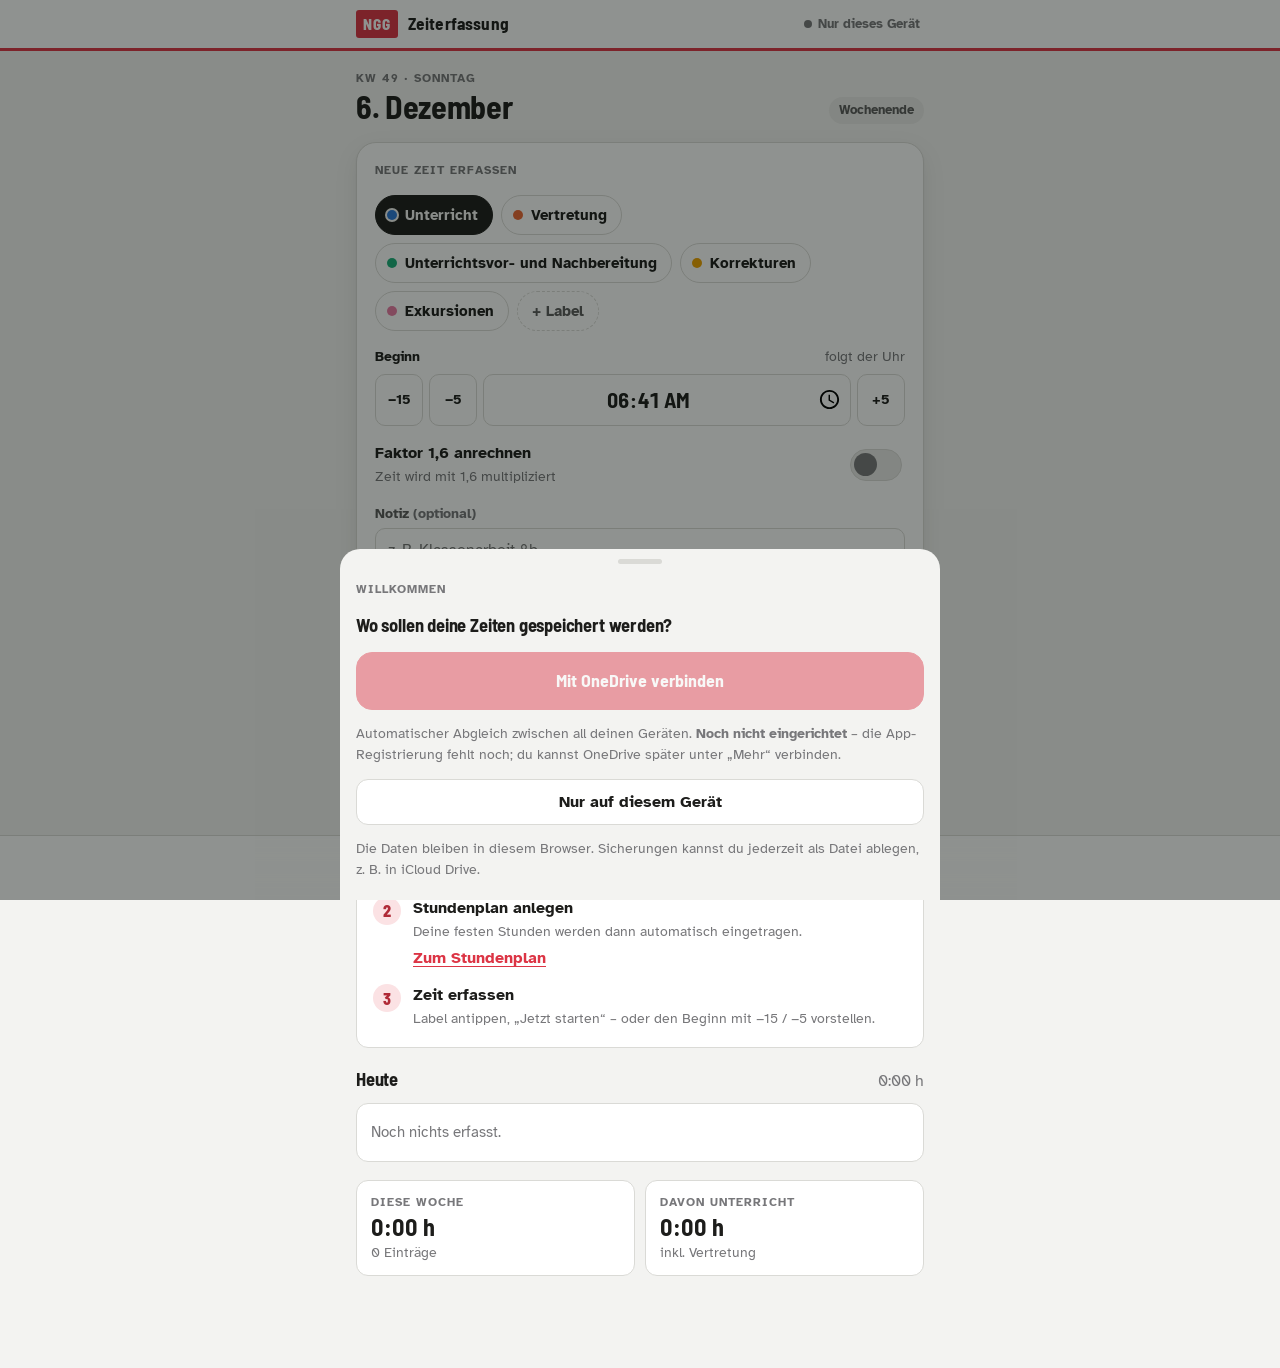
==== commit 6abef8e6: "Zeiterfassung: Faktor-Haken, OneDrive-Abgleich, NGG-Design Zwischenstand, bis die App in ein eigenes" ====
--- a/zeiterfassung/index.html
+++ b/zeiterfassung/index.html
@@ -3,10 +3,10 @@
 <head>
 <meta charset="utf-8">
 <meta name="viewport" content="width=device-width, initial-scale=1, viewport-fit=cover">
-<title>Zeiterfassung für Lehrkräfte</title>
+<title>NGG Zeiterfassung</title>
 <meta name="claude:viewport-fit-sides" content="cover">
 <meta name="description" content="Arbeitszeit für Lehrkräfte auf dem Handy erfassen – mit Timer, Stundenplan, Ferien und Auswertung.">
-<meta name="theme-color" content="#1d6b52">
+<meta name="theme-color" content="#dc3545">
 <meta name="apple-mobile-web-app-capable" content="yes">
 <meta name="mobile-web-app-capable" content="yes">
 <meta name="apple-mobile-web-app-status-bar-style" content="default">
@@ -16,48 +16,56 @@
 <link rel="apple-touch-icon" href="icons/apple-touch-icon.png">
 <link rel="preconnect" href="https://fonts.googleapis.com">
 <link rel="preconnect" href="https://fonts.gstatic.com" crossorigin>
-<link rel="stylesheet" href="https://fonts.googleapis.com/css2?family=Atkinson+Hyperlegible:wght@400;700&family=Bricolage+Grotesque:opsz,wght@12..96,500..800&display=swap">
+<link rel="stylesheet" href="https://fonts.googleapis.com/css2?family=Atkinson+Hyperlegible:wght@400;700&family=Barlow+Semi+Condensed:wght@500;600;700;800&display=swap">
 <style>
-/* Layout: eine Spalte wie ein Klassenbuch-Tag, Navigation unten in Daumenreichweite, Timer als Hauptobjekt. */
+/* Layout: eine Spalte, NGG-Farben (Rot #DC3545, Dunkel #1D1D1B, Grautöne), Navigation unten in Daumenreichweite, Timer als Hauptobjekt. */
 :root {
-  --bg: #eef2ef;
+  --bg: #f3f3f1;
   --surface: #ffffff;
-  --surface-2: #e3eae5;
-  --line: #d3ddd6;
-  --fg: #13201a;
-  --fg-2: #46564d;
-  --fg-3: #6f7f76;
-  --accent: #1d6b52;          /* Tafelgrün */
-  --accent-strong: #145440;
+  --surface-2: #e9e9e6;
+  --line: #dadad6;
+  --fg: #1d1d1b;              /* NGG Dunkel */
+  --fg-2: #5a5a5a;            /* NGG Grau dunkel */
+  --fg-3: #77777a;
+  --accent: #dc3545;          /* NGG Rot */
+  --accent-strong: #b02a37;
   --accent-fg: #ffffff;
-  --accent-soft: #d6ebe1;
-  --chalk: #f5f7f2;           /* Kreide auf der Tafel */
+  --accent-soft: #fbe2e4;
+  --ink: #1d1d1b;             /* laufender Timer */
+  --ink-fg: #ffffff;
+  --ink-line: #3d3d3a;
+  --ok: #1f7a4d;
+  --ok-soft: #dcefe4;
   --danger: #b3261e;
   --danger-soft: #f8dedb;
   --warn: #8a5a00;
   --warn-soft: #fbedc9;
-  --shadow: 0 1px 2px rgba(19, 32, 26, .06), 0 8px 24px rgba(19, 32, 26, .08);
-  --f-display: "Bricolage Grotesque", "Avenir Next", "Segoe UI", system-ui, sans-serif;
+  --shadow: 0 1px 2px rgba(29, 29, 27, .06), 0 8px 24px rgba(29, 29, 27, .08);
+  --f-display: "Barlow Semi Condensed", "Avenir Next Condensed", "Arial Narrow", system-ui, sans-serif;
   --f-body: "Atkinson Hyperlegible", system-ui, -apple-system, "Segoe UI", Roboto, sans-serif;
-  --r: 14px;
-  --r-s: 10px;
+  --r: 12px;
+  --r-s: 8px;
   --nav-h: 64px;
 }
 @media (prefers-color-scheme: dark) {
   :root:not([data-theme="light"]) {
-    --bg: #0d1411; --surface: #152019; --surface-2: #1d2a23; --line: #2a3a32;
-    --fg: #e4ede7; --fg-2: #a7b7ad; --fg-3: #7d8d84;
-    --accent: #5bbd96; --accent-strong: #7fd0ae; --accent-fg: #062016; --accent-soft: #1a3a2d;
-    --chalk: #e9f1ec; --danger: #f08a80; --danger-soft: #3d1f1c; --warn: #f0c062; --warn-soft: #3a2d10;
+    --bg: #121211; --surface: #1d1d1b; --surface-2: #2a2a27; --line: #363633;
+    --fg: #f1f1ef; --fg-2: #bdbdb8; --fg-3: #92928d;
+    --accent: #ec4d5c; --accent-strong: #ff8d97; --accent-fg: #ffffff; --accent-soft: #3d1a1f;
+    --ink: #2b2b28; --ink-fg: #ffffff; --ink-line: #48483f;
+    --ok: #6fcf9a; --ok-soft: #173326;
+    --danger: #f08a80; --danger-soft: #3d1f1c; --warn: #f0c062; --warn-soft: #3a2d10;
     --shadow: 0 1px 2px rgba(0,0,0,.3), 0 8px 24px rgba(0,0,0,.3);
     color-scheme: dark;
   }
 }
 :root[data-theme="dark"] {
-  --bg: #0d1411; --surface: #152019; --surface-2: #1d2a23; --line: #2a3a32;
-  --fg: #e4ede7; --fg-2: #a7b7ad; --fg-3: #7d8d84;
-  --accent: #5bbd96; --accent-strong: #7fd0ae; --accent-fg: #062016; --accent-soft: #1a3a2d;
-  --chalk: #e9f1ec; --danger: #f08a80; --danger-soft: #3d1f1c; --warn: #f0c062; --warn-soft: #3a2d10;
+  --bg: #121211; --surface: #1d1d1b; --surface-2: #2a2a27; --line: #363633;
+  --fg: #f1f1ef; --fg-2: #bdbdb8; --fg-3: #92928d;
+  --accent: #ec4d5c; --accent-strong: #ff8d97; --accent-fg: #ffffff; --accent-soft: #3d1a1f;
+  --ink: #2b2b28; --ink-fg: #ffffff; --ink-line: #48483f;
+  --ok: #6fcf9a; --ok-soft: #173326;
+  --danger: #f08a80; --danger-soft: #3d1f1c; --warn: #f0c062; --warn-soft: #3a2d10;
   --shadow: 0 1px 2px rgba(0,0,0,.3), 0 8px 24px rgba(0,0,0,.3);
   color-scheme: dark;
 }
@@ -74,7 +82,7 @@
 button { cursor: pointer; }
 :focus-visible { outline: 3px solid var(--accent); outline-offset: 2px; }
 h1, h2, h3 { font-family: var(--f-display); text-wrap: balance; margin: 0; letter-spacing: -.01em; }
-h1 { font-size: 1.9rem; font-weight: 750; line-height: 1.1; }
+h1 { font-size: 2rem; font-weight: 700; line-height: 1.1; }
 h2 { font-size: 1.15rem; font-weight: 700; }
 h3 { font-size: 1rem; font-weight: 700; }
 p { margin: 0; }
@@ -100,9 +108,22 @@
 .grow { flex: 1 1 auto; min-width: 0; }
 .stack { display: grid; gap: 8px; }
 
+/* Kopfband im NGG-Stil */
+.brand { background: var(--surface); border-bottom: 3px solid var(--accent); padding-top: env(safe-area-inset-top, 0px); }
+.brand-in { max-width: 600px; margin: 0 auto; display: flex; align-items: center; gap: 10px; min-height: 48px;
+  padding-left: max(16px, env(safe-area-inset-left, 0px)); padding-right: max(16px, env(safe-area-inset-right, 0px)); }
+.brand-mark { background: var(--accent); color: #fff; font-family: var(--f-display); font-weight: 800; font-size: .95rem; letter-spacing: .06em; padding: 3px 7px 2px; border-radius: 3px; }
+.brand-name { font-family: var(--f-display); font-weight: 700; font-size: 1.08rem; letter-spacing: .01em; }
+.sync { display: inline-flex; align-items: center; gap: 6px; font-size: .8rem; font-weight: 700; color: var(--fg-3); background: none; border: 0; padding: 4px; }
+.sync i { width: 8px; height: 8px; border-radius: 50%; background: var(--fg-3); }
+.sync.ok i { background: var(--ok); }
+.sync.busy i { background: var(--warn); }
+.sync.err i { background: var(--danger); }
+.factor-tag { font-size: .72rem; font-weight: 800; color: var(--accent-strong); background: var(--accent-soft); border-radius: 4px; padding: 1px 5px; }
+
 /* Pills & Chips */
 .pill { display: inline-flex; align-items: center; gap: 6px; padding: 4px 10px; border-radius: 999px; font-size: .82rem; font-weight: 700; background: var(--surface-2); color: var(--fg-2); white-space: nowrap; }
-.pill.ok { background: var(--accent-soft); color: var(--accent-strong); }
+.pill.ok { background: var(--ok-soft); color: var(--ok); }
 .pill.free { background: var(--warn-soft); color: var(--warn); }
 .dot { width: 10px; height: 10px; border-radius: 50%; flex: none; display: inline-block; }
 .chips { display: flex; flex-wrap: wrap; gap: 8px; }
@@ -122,6 +143,7 @@
   background: var(--surface); color: var(--fg); font-weight: 700;
 }
 .btn:active { transform: translateY(1px); }
+.btn:disabled { opacity: .45; cursor: not-allowed; transform: none; }
 .btn.primary { background: var(--accent); border-color: var(--accent); color: var(--accent-fg); }
 .btn.danger { color: var(--danger); border-color: var(--danger-soft); background: var(--danger-soft); }
 .btn.ghost { background: transparent; border-color: transparent; color: var(--fg-2); }
@@ -153,16 +175,17 @@
 
 /* Timer */
 .timer { background: var(--surface); border: 1px solid var(--line); border-radius: 20px; padding: 18px; display: grid; gap: 16px; box-shadow: var(--shadow); }
-.timer.running { background: var(--accent); border-color: var(--accent); color: var(--accent-fg); }
-.timer.running .eyebrow, .timer.running .muted { color: var(--accent-fg); opacity: .8; }
-.timer.running input, .timer.running .step { background: color-mix(in srgb, var(--accent-fg) 14%, var(--accent)); border-color: color-mix(in srgb, var(--accent-fg) 30%, var(--accent)); color: var(--accent-fg); }
-.timer.running .chip { background: transparent; border-color: color-mix(in srgb, var(--accent-fg) 35%, var(--accent)); color: var(--accent-fg); }
-.timer.running .chip[aria-pressed="true"] { background: var(--accent-fg); color: var(--accent); border-color: var(--accent-fg); }
+.timer.running { background: var(--ink); border-color: var(--ink); color: var(--ink-fg); border-top: 5px solid var(--accent); }
+.timer.running .eyebrow, .timer.running .muted { color: var(--ink-fg); opacity: .75; }
+.timer.running input, .timer.running .step { background: color-mix(in srgb, var(--ink-fg) 9%, var(--ink)); border-color: var(--ink-line); color: var(--ink-fg); }
+.timer.running .chip { background: transparent; border-color: var(--ink-line); color: var(--ink-fg); }
+.timer.running .chip[aria-pressed="true"] { background: var(--ink-fg); color: var(--ink); border-color: var(--ink-fg); }
 .timer.running .chip[aria-pressed="true"] .dot { box-shadow: none; }
-.timer.running .linkbtn { color: var(--accent-fg); }
-.timer.running .btn.primary { background: var(--accent-fg); color: var(--accent); border-color: var(--accent-fg); }
-.timer.running .btn.ghost { color: var(--accent-fg); }
-.elapsed { font-family: var(--f-display); font-weight: 800; font-size: clamp(3rem, 16vw, 4.4rem); line-height: 1; letter-spacing: -.03em; font-variant-numeric: tabular-nums; }
+.timer.running .linkbtn { color: var(--ink-fg); }
+.timer.running .btn.ghost { color: var(--ink-fg); }
+.timer.running .switch input { background: color-mix(in srgb, var(--ink-fg) 12%, var(--ink)); border-color: var(--ink-line); }
+.timer.running .switch input:checked { background: var(--accent); border-color: var(--accent); }
+.elapsed { font-family: var(--f-display); font-weight: 700; font-size: clamp(3.2rem, 18vw, 4.8rem); line-height: 1; letter-spacing: -.01em; font-variant-numeric: tabular-nums; }
 .since { display: flex; align-items: center; gap: 10px; flex-wrap: wrap; }
 .since input { width: 9em; min-height: 40px; font-weight: 700; }
 
@@ -207,7 +230,7 @@
 
 /* Auswertung */
 .total { display: grid; gap: 4px; }
-.total .big { font-family: var(--f-display); font-weight: 800; font-size: clamp(2.6rem, 13vw, 3.6rem); line-height: 1; letter-spacing: -.03em; font-variant-numeric: tabular-nums; }
+.total .big { font-family: var(--f-display); font-weight: 700; font-size: clamp(2.8rem, 14vw, 3.8rem); line-height: 1; letter-spacing: -.01em; font-variant-numeric: tabular-nums; }
 .chart { position: relative; display: grid; grid-template-columns: auto 1fr; gap: 0 8px; }
 .ch-y { position: relative; width: 2.4em; font-size: .72rem; color: var(--fg-3); font-variant-numeric: tabular-nums; }
 .ch-y span { position: absolute; right: 0; transform: translateY(50%); }
@@ -306,6 +329,7 @@
 </style>
 </head>
 <body>
+<header class="brand"><div class="brand-in"><span class="brand-mark" aria-hidden="true">NGG</span><span class="brand-name">Zeiterfassung</span><span class="grow"></span><span id="sync-pill"></span></div></header>
 <main class="app" id="view" aria-live="polite"></main>
 
 <nav class="nav" aria-label="Hauptnavigation"><div class="nav-in" id="nav"></div></nav>
@@ -328,6 +352,11 @@
    ============================================================ */
 
 const STORE_KEY = 'lehrkraft-zeiterfassung-v1';
+
+/* OneDrive: Anwendungs-ID (Client-ID) der App-Registrierung in Microsoft Entra.
+   Leer lassen, dann kann die ID in der App unter „Mehr → Erweitert“ eingetragen werden. */
+const ONEDRIVE_CLIENT_ID = '';
+const DEFAULT_FACTOR = 1.6;
 
 const PRESET_LABELS = [
   { id: 'unterricht',   name: 'Unterricht',                         color: '#2a78d6' },
@@ -412,6 +441,11 @@
     holidays: {},      // { "2026": { at, list: [{from,to,name}] } } für S.state
     freeDays: [],      // eigene freie Tage [{id, from, to, name}]
     onboarded: false,
+    welcomed: false,
+    factor: DEFAULT_FACTOR,
+    del: {},           // Löschmarken für den Abgleich {id: Zeitpunkt}
+    su: 0,             // Zeitpunkt der letzten Einstellungsänderung
+    runU: 0,           // Zeitpunkt der letzten Timer-Änderung
   };
 }
 let S;
@@ -430,11 +464,50 @@
   return out;
 }
 let storageOk = true;
-function save() {
+function persist() {
   try { localStorage.setItem(STORE_KEY, JSON.stringify(S)); storageOk = true; }
   catch (e) { storageOk = false; }
 }
+
+/* Änderungsverfolgung für den Abgleich: Jede Speicherung vergleicht mit dem letzten Stand
+   und versieht geänderte Einträge mit einem Zeitstempel bzw. gelöschte mit einer Löschmarke. */
+const SYNC_COLLS = ['entries', 'slots', 'labels', 'freeDays'];
+const SETTINGS_KEYS = ['state', 'periods', 'plan', 'factor'];
+let snap = null;
+const strip = (x) => { const { u, ...r } = x; return JSON.stringify(r); };
+function takeSnap() {
+  snap = {};
+  for (const c of SYNC_COLLS) snap[c] = new Map(S[c].map((x) => [x.id, strip(x)]));
+  snap.set = JSON.stringify(SETTINGS_KEYS.map((k) => S[k]));
+  snap.run = JSON.stringify(S.running);
+}
+function stamp() {
+  const now = Date.now();
+  S.del = S.del || {};
+  for (const c of SYNC_COLLS) {
+    const seen = new Set();
+    for (const x of S[c]) {
+      seen.add(x.id);
+      if (snap[c].get(x.id) !== strip(x)) { x.u = now; delete S.del[x.id]; }
+    }
+    for (const id of snap[c].keys()) if (!seen.has(id)) S.del[id] = now;
+  }
+  if (JSON.stringify(SETTINGS_KEYS.map((k) => S[k])) !== snap.set) S.su = now;
+  if (JSON.stringify(S.running) !== snap.run) S.runU = now;
+  takeSnap();
+}
+function save() {
+  stamp();
+  persist();
+  Sync.schedule();
+}
 S = load();
+takeSnap();
+
+/* Faktor: angerechnete Zeit eines Eintrags */
+const factorVal = () => (S.factor > 0 ? S.factor : DEFAULT_FACTOR);
+const fmtFactor = () => factorVal().toLocaleString('de-DE');
+const cnt = (e) => dur(e) * (e.f ? factorVal() : 1);
 
 /* ---------- Labels ---------- */
 const labelById = (id) => S.labels.find((l) => l.id === id) || { id, name: 'Unbekannt', color: '#8a8a8a' };
@@ -543,7 +616,7 @@
     for (const s of slots) {
       const key = `${s.id}|${d}`;
       if (existing.has(key) || skip.has(key)) continue;
-      const e = { id: uid(), date: d, start: s.start, end: s.end, labelId: s.labelId, note: s.title || '', source: 'plan', planKey: key };
+      const e = { id: uid(), date: d, start: s.start, end: s.end, labelId: s.labelId, note: s.title || '', source: 'plan', planKey: key, f: !!s.f };
       S.entries.push(e); created.push(e.id); existing.add(key);
     }
   }
@@ -579,6 +652,7 @@
   tab: 'heute',
   startDirty: false, endDirty: false, startVal: '', endVal: '',
   timerLabel: S.lastLabel || 'unterricht',
+  timerF: false,
   weekOff: 0,
   planDay: Math.min(Math.max(wd(today()), 1), 5),
   rep: { mode: 'week', off: 0, from: '', to: '', labels: null, sel: -1 },
@@ -598,6 +672,7 @@
 }
 function render() {
   renderNav();
+  renderSyncPill();
   const v = $('#view');
   const fn = { heute: viewHeute, eintraege: viewEintraege, plan: viewPlan, auswertung: viewAuswertung, mehr: viewMehr }[ui.tab] || viewHeute;
   v.innerHTML = fn();
@@ -611,10 +686,11 @@
     <span class="time">${showDate ? fmtDateShort(e.date) + ' ' : ''}${e.start}–${e.end}</span>
     <span class="meta"><span class="lbl"><span class="dot" style="background:${esc(l.color)}"></span><span>${esc(l.name)}</span></span>
       ${e.note ? `<span class="note">${esc(e.note)}</span>` : ''}</span>
-    <span class="dur">${e.source === 'plan' ? ICON.cal : ''}${fmtDur(dur(e))}</span></button>`;
+    <span class="dur">${e.source === 'plan' ? ICON.cal : ''}${e.f ? `<span class="factor-tag" title="${fmtDur(dur(e))} × ${fmtFactor()}">×${fmtFactor()}</span>` : ''}${fmtDur(cnt(e))}</span></button>`;
 }
 const entriesOn = (d) => S.entries.filter((e) => e.date === d).sort((a, b) => a.start.localeCompare(b.start));
-const sumMin = (list) => list.reduce((a, e) => a + dur(e), 0);
+const sumMin = (list) => list.reduce((a, e) => a + cnt(e), 0);
+const sumRaw = (list) => list.reduce((a, e) => a + dur(e), 0);
 
 function dayStatus(d) {
   const r = freeReason(d);
@@ -636,6 +712,7 @@
       <div class="section-head"><p class="eyebrow">Neue Zeit erfassen</p></div>
       ${labelChips(ui.timerLabel, 'data-a="timerLabel"')}
       ${timeField('start', 'Beginn', ui.startDirty)}
+      ${factorSwitch('t-f', ui.timerF, 'data-c="timerF"')}
       <label class="f" for="t-note"><span>Notiz <span class="muted">(optional)</span></span>
         <input type="text" id="t-note" placeholder="z. B. Klassenarbeit 8b" autocomplete="off"></label>
       <button type="button" class="btn primary big block" data-a="startTimer" id="t-startbtn">${ICON.play}<span>Jetzt starten</span></button>
@@ -649,6 +726,7 @@
       <div class="since"><label for="t-runstart" class="muted">Begonnen ${sd !== t ? 'am ' + fmtDateShort(sd) + ' ' : ''}um</label>
         <input type="time" id="t-runstart" value="${st}"></div>
       ${labelChips(run.labelId, 'data-a="runLabel"', false)}
+      ${factorSwitch('t-runf', !!run.f, 'data-c="runF"')}
       ${run.note ? `<p class="muted small">Notiz: ${esc(run.note)}</p>` : ''}
       ${timeField('end', 'Ende', ui.endDirty)}
       <button type="button" class="btn primary big block" data-a="stopTimer" id="t-stopbtn">${ICON.stop}<span>Jetzt beenden</span></button>
@@ -682,6 +760,10 @@
       <div class="stat"><span class="eyebrow">Davon Unterricht</span><b>${fmtDur(sumMin(week.filter((e) => e.labelId === 'unterricht' || e.labelId === 'vertretung')))}</b><span class="muted small">inkl. Vertretung</span></div>
     </section>`;
 }
+function factorSwitch(id, on, attr) {
+  return `<label class="switch" for="${id}"><span><b>Faktor ${fmtFactor()} anrechnen</b><br><span class="muted small">Zeit wird mit ${fmtFactor()} multipliziert</span></span>
+    <input type="checkbox" id="${id}" ${attr} ${on ? 'checked' : ''}></label>`;
+}
 function timeField(which, label, dirty) {
   return `<div class="tf">
     <div class="tf-head"><label class="tf-label" for="t-${which}">${label}</label>
@@ -711,7 +793,7 @@
     let s = Math.max(0, Math.floor((Date.now() - start.getTime()) / 1000));
     el.textContent = `${Math.floor(s / 3600)}:${pad(Math.floor(s / 60) % 60)}:${pad(s % 60)}`;
     document.title = `${Math.floor(s / 3600)}:${pad(Math.floor(s / 60) % 60)} · ${labelById(S.running.labelId).name}`;
-  } else document.title = 'Zeiterfassung für Lehrkräfte';
+  } else document.title = 'NGG Zeiterfassung';
 }
 setInterval(tick, 1000);
 
@@ -788,7 +870,7 @@
           <span class="per num">${periodName(s)}</span>
           <span class="meta" style="min-width:0;display:grid;gap:2px"><b style="overflow:hidden;text-overflow:ellipsis;white-space:nowrap">${esc(s.title || l.name)}</b>
             <span class="row small" style="gap:6px;flex-wrap:nowrap"><span class="dot" style="background:${esc(l.color)}"></span><span class="muted">${esc(l.name)}</span></span>${validity}</span>
-          <span class="num muted small">${fmtDur(dur(s))}</span></button>`;
+          <span class="num muted small">${s.f ? `<span class="factor-tag">×${fmtFactor()}</span> ` : ''}${fmtDur(dur(s))}</span></button>`;
       }).join('') : '<p class="empty">Keine festen Stunden an diesem Tag.</p>'}</div>
       <button class="btn primary block" data-a="newSlot">${ICON.plus}<span>Stunde hinzufügen</span></button>
     </section>`;
@@ -840,7 +922,7 @@
   const total = sumMin(list);
   const perLabel = allLabels.filter((l) => sel.has(l.id)).map((l) => {
     const items = list.filter((e) => e.labelId === l.id);
-    return { l, min: sumMin(items), n: items.length };
+    return { l, min: sumMin(items), raw: sumRaw(items), n: items.length };
   }).filter((p) => p.n > 0).sort((a, b) => b.min - a.min);
   const workDays = new Set(list.map((e) => e.date)).size;
   // Durchschnitt pro Woche nur über die bereits vergangene Zeit des Zeitraums
@@ -856,7 +938,9 @@
   const top = Math.ceil(maxH / step) * step;
   const ticks = []; for (let v = 0; v <= top + 1e-9; v += step) ticks.push(v);
   const order = perLabel.map((p) => p.l.id);
-  const ustdMin = sumMin(list.filter((e) => e.labelId === 'unterricht' || e.labelId === 'vertretung'));
+  const ustdList = list.filter((e) => e.labelId === 'unterricht' || e.labelId === 'vertretung');
+  const ustdMin = sumMin(ustdList), ustdRaw = sumRaw(ustdList);
+  const bonus = total - sumRaw(list);
   const xEvery = Math.ceil(bk.length / 12);
   const chart = `
     <div class="chart" id="chart">
@@ -890,7 +974,8 @@
     </section>
     <section class="card">
       <div class="total"><span class="eyebrow">Arbeitszeit im Zeitraum</span><span class="big">${fmtDur(total)}</span>
-        <span class="muted small num">${fmtDec(total)} Stunden · ${list.length} Einträge · ${workDays} Arbeitstage${workDays ? ` · Ø ${fmtDur(total / workDays)} pro Arbeitstag` : ''}${spanDays >= 7 ? ` · Ø ${fmtDur(total / (spanDays / 7))} pro Woche` : ''}</span></div>
+        <span class="muted small num">${fmtDec(total)} Stunden · ${list.length} Einträge · ${workDays} Arbeitstage${workDays ? ` · Ø ${fmtDur(total / workDays)} pro Arbeitstag` : ''}${spanDays >= 7 ? ` · Ø ${fmtDur(total / (spanDays / 7))} pro Woche` : ''}</span>
+        ${bonus > 0 ? `<span class="small"><span class="factor-tag">×${fmtFactor()}</span> Davon ${fmtDur(bonus)} durch Faktor (ohne Faktor: ${fmtDur(total - bonus)})</span>` : ''}</div>
       ${list.length ? chart : '<p class="empty">Keine Einträge für diese Auswahl.</p>'}
     </section>
     ${perLabel.length ? `<section class="card">
@@ -899,9 +984,9 @@
         <div class="brk-top"><span class="n"><span class="dot" style="background:${esc(p.l.color)}"></span>${esc(p.l.name)}</span>
           <span class="v">${fmtDur(p.min)} <span class="muted small">· ${total ? Math.round(p.min / total * 100) : 0} %</span></span></div>
         <div class="brk-bar"><i style="width:${total ? p.min / total * 100 : 0}%;background:${esc(p.l.color)}"></i></div>
-        <span class="muted small">${p.n} ${p.n === 1 ? 'Eintrag' : 'Einträge'}${(p.l.id === 'unterricht' || p.l.id === 'vertretung') && p.min ? ` · entspricht ${fmtDec(p.min / 45 * 60, 1)} Unterrichtsstunden à 45 min` : ''}</span>
+        <span class="muted small">${p.n} ${p.n === 1 ? 'Eintrag' : 'Einträge'}${(p.l.id === 'unterricht' || p.l.id === 'vertretung') && p.min ? ` · entspricht ${fmtDec(p.raw / 45 * 60, 1)} Unterrichtsstunden à 45 min` : ''}${p.min !== p.raw ? ` · ohne Faktor ${fmtDur(p.raw)}` : ''}</span>
       </div>`).join('')}</div>
-      ${ustdMin && perLabel.length > 1 ? `<p class="muted small">Unterricht und Vertretung zusammen: ${fmtDur(ustdMin)} (${fmtDec(ustdMin / 45 * 60, 1)} UStd). Alles andere: ${fmtDur(total - ustdMin)}.</p>` : ''}
+      ${ustdMin && perLabel.length > 1 ? `<p class="muted small">Unterricht und Vertretung zusammen: ${fmtDur(ustdMin)} (${fmtDec(ustdRaw / 45 * 60, 1)} UStd). Alles andere: ${fmtDur(total - ustdMin)}.</p>` : ''}
     </section>` : ''}
     <div class="grid2">
       <button class="btn" data-a="csv">CSV exportieren</button>
@@ -970,6 +1055,15 @@
       <button class="btn sm" data-a="newFree">${ICON.plus}<span>Freie Tage hinzufügen</span></button>
     </section>
 
+    ${storageCard()}
+
+    <section class="card">
+      <h2>Faktor</h2>
+      <p class="muted small">Zeiten mit gesetztem Haken „Faktor anrechnen“ werden mit diesem Wert multipliziert (Standard 1,6). Der Haken ist bei neuen Zeiten immer aus.</p>
+      <label class="f" for="set-factor">Faktor
+        <input type="text" inputmode="decimal" id="set-factor" data-c="factor" value="${fmtFactor()}"></label>
+    </section>
+
     <section class="card">
       <h2>Labels</h2>
       <div class="list">${S.labels.map((l) => `
@@ -992,7 +1086,7 @@
 
     <section class="card">
       <h2>Datensicherung</h2>
-      <p class="muted small">Alle Daten liegen nur in diesem Browser auf diesem Gerät. Sichere sie regelmäßig als Datei – damit kannst du sie auch auf ein anderes Gerät übertragen.</p>
+      <p class="muted small">Sicherung als Datei, z. B. in iCloud Drive: „Sicherung speichern“ → „In Dateien sichern“. Damit kannst du Daten auch ohne OneDrive auf ein anderes Gerät übertragen.</p>
       <div class="grid2">
         <button class="btn" data-a="exportJson">Sicherung speichern</button>
         <button class="btn" data-a="exportCopy">Sicherung kopieren</button>
@@ -1035,7 +1129,7 @@
   const nm = roundDown5(nowMin());
   const e = entry ? { ...entry } : {
     date: date || today(), start: fromMin(nm - 60), end: fromMin(nm),
-    labelId: S.lastLabel || 'unterricht', note: '', source: 'manual',
+    labelId: S.lastLabel || 'unterricht', note: '', source: 'manual', f: false,
   };
   if (!S.labels.some((l) => l.id === e.labelId && !l.hidden) && isNew) e.labelId = visibleLabels()[0]?.id;
   const html = () => `
@@ -1049,17 +1143,19 @@
     <div class="row"><span class="muted small">Dauer:</span><b class="num" id="e-dur"></b><span class="grow"></span></div>
     <div class="chips" aria-label="Dauer schnell setzen">${[30, 45, 60, 90, 120, 180].map((m) => `<button type="button" class="chip" data-s="setDur" data-m="${m}" style="min-height:36px;padding:5px 12px">${m < 60 ? m + ' min' : fmtDec(m, 1) + ' h'}</button>`).join('')}</div>
     <div class="stack"><span class="tf-label">Label</span><div id="e-labels">${labelChips(e.labelId, 'data-s="label"', false)}</div></div>
+    ${factorSwitch('e-f', !!e.f, '')}
     <label class="f" for="e-note">Notiz<input type="text" id="e-note" value="${esc(e.note)}" placeholder="z. B. 9c Deutsch, Elternabend …" autocomplete="off"></label>
     <div class="sheet-actions">
       ${isNew ? '<button class="btn" data-s="cancel">Abbrechen</button>' : '<button class="btn danger" data-s="delete">Löschen</button>'}
       <button class="btn primary" data-s="save">Speichern</button></div>`;
   openSheet(html(), (b) => {
     const upd = () => {
-      const s = $('#e-start', b).value, en = $('#e-end', b).value;
-      $('#e-dur', b).textContent = s && en ? fmtDur(dur({ start: s, end: en })) + (toMin(en) < toMin(s) ? ' (bis nach Mitternacht)' : '') : '–';
+      const s = $('#e-start', b).value, en = $('#e-end', b).value, f = $('#e-f', b).checked;
+      $('#e-dur', b).textContent = s && en ? fmtDur(dur({ start: s, end: en })) + (f ? ` × ${fmtFactor()} = ${fmtDur(cnt({ start: s, end: en, f }))}` : '') + (toMin(en) < toMin(s) ? ' (bis nach Mitternacht)' : '') : '–';
     };
     upd();
     b.oninput = upd;
+    b.onchange = upd;
     b.onclick = (ev) => {
       const a = ev.target.closest('[data-s]'); if (!a) return;
       const act = a.dataset.s;
@@ -1071,7 +1167,7 @@
         const date = $('#e-date', b).value, start = $('#e-start', b).value, end = $('#e-end', b).value;
         if (!date || !start || !end) return toast('Bitte Datum, Beginn und Ende ausfüllen.');
         if (start === end) return toast('Beginn und Ende sind gleich.');
-        const out = { ...e, date, start, end, note: $('#e-note', b).value.trim() };
+        const out = { ...e, date, start, end, note: $('#e-note', b).value.trim(), f: $('#e-f', b).checked };
         if (isNew) { out.id = uid(); S.entries.push(out); }
         else {
           const i = S.entries.findIndex((x) => x.id === entry.id);
@@ -1080,7 +1176,7 @@
         }
         S.lastLabel = out.labelId;
         save(); closeSheet(); render();
-        toast(isNew ? `Gespeichert: ${fmtDur(dur(out))} ${labelById(out.labelId).name}` : 'Änderungen gespeichert');
+        toast(isNew ? `Gespeichert: ${fmtDur(cnt(out))} ${labelById(out.labelId).name}` : 'Änderungen gespeichert');
       }
     };
   });
@@ -1101,7 +1197,7 @@
 /* Stundenplan-Stunde */
 function slotSheet(slot) {
   const isNew = !slot;
-  const s = slot ? { ...slot } : { wd: ui.planDay, start: S.periods[0]?.start || '08:00', end: S.periods[0]?.end || '08:45', pFrom: 0, pTo: 0, labelId: 'unterricht', title: '', validFrom: '', validTo: '' };
+  const s = slot ? { ...slot } : { wd: ui.planDay, start: S.periods[0]?.start || '08:00', end: S.periods[0]?.end || '08:45', pFrom: 0, pTo: 0, labelId: 'unterricht', title: '', validFrom: '', validTo: '', f: false };
   const days = new Set([s.wd]);
   const perOpts = (sel) => `<option value="">frei</option>` + S.periods.map((p, i) => `<option value="${i}" ${sel === i ? 'selected' : ''}>${i + 1}. (${p.start}–${p.end})</option>`).join('');
   openSheet(`
@@ -1116,6 +1212,7 @@
     </div>
     <label class="f" for="s-title">Bezeichnung<input type="text" id="s-title" value="${esc(s.title)}" placeholder="z. B. 8b Mathematik" autocomplete="off"></label>
     <div class="stack"><span class="tf-label">Label</span>${labelChips(s.labelId, 'data-s="label"', false)}</div>
+    ${factorSwitch('s-f', !!s.f, '')}
     <details><summary class="small" style="cursor:pointer;font-weight:700">Gültigkeit (z. B. nur 1. Halbjahr)</summary>
       <div class="grid2" style="margin-top:10px">
         <label class="f" for="s-vfrom">Gültig ab<input type="date" id="s-vfrom" value="${esc(s.validFrom)}"></label>
@@ -1157,7 +1254,7 @@
         const base = {
           start, end, labelId: s.labelId, title: $('#s-title', b).value.trim(),
           pFrom: pf.value === '' ? null : +pf.value, pTo: pt.value === '' ? null : +pt.value,
-          validFrom: $('#s-vfrom', b).value, validTo: $('#s-vto', b).value,
+          validFrom: $('#s-vfrom', b).value, validTo: $('#s-vto', b).value, f: $('#s-f', b).checked,
         };
         if (isNew) {
           // Automatisch erst ab heute eintragen; Vergangenes über „Zeitraum eintragen“ nachholen.
@@ -1322,9 +1419,9 @@
 function backupJson() { return JSON.stringify({ app: 'lehrkraft-zeiterfassung', exported: new Date().toISOString(), data: { ...S, running: S.running } }, null, 1); }
 function csvFor(list) {
   const q = (s) => `"${String(s ?? '').replace(/"/g, '""')}"`;
-  const rows = [['Datum', 'Wochentag', 'Beginn', 'Ende', 'Dauer (h)', 'Dauer (h:mm)', 'Label', 'Notiz', 'Quelle'].join(';')];
+  const rows = [['Datum', 'Wochentag', 'Beginn', 'Ende', 'Dauer (h)', 'Faktor', 'Angerechnet (h)', 'Angerechnet (h:mm)', 'Label', 'Notiz', 'Quelle'].join(';')];
   for (const e of list.slice().sort((a, b) => (a.date + a.start).localeCompare(b.date + b.start))) {
-    rows.push([fmtDate(e.date), WD_SHORT[wd(e.date)], e.start, e.end, fmtDec(dur(e), 2), fmtDur(dur(e)).replace(' h', ''), q(labelById(e.labelId).name), q(e.note),
+    rows.push([fmtDate(e.date), WD_SHORT[wd(e.date)], e.start, e.end, fmtDec(dur(e), 2), e.f ? fmtFactor() : '1', fmtDec(cnt(e), 2), fmtDur(cnt(e)).replace(' h', ''), q(labelById(e.labelId).name), q(e.note),
       e.source === 'plan' ? 'Stundenplan' : e.source === 'timer' ? 'Timer' : 'manuell'].join(';'));
   }
   return '﻿' + rows.join('\r\n');
@@ -1342,7 +1439,7 @@
   confirmSheet({
     title: 'Sicherung einlesen?',
     text: `Die Sicherung enthält ${data.entries.length} Einträge. Deine aktuellen Daten (${S.entries.length} Einträge) werden dabei ersetzt.`,
-    ok: 'Ersetzen', onOk: () => { S = migrate(data); save(); render(); toast('Sicherung eingelesen'); },
+    ok: 'Ersetzen', onOk: () => { const del = S.del; S = migrate(data); S.del = { ...del, ...(S.del || {}) }; S.welcomed = true; save(); render(); toast('Sicherung eingelesen'); },
   });
 }
 
@@ -1375,7 +1472,8 @@
     const t = ui.startDirty ? ($('#t-start').value || hm(now)) : hm(now);
     // Liegt die eingestellte Zeit nach „jetzt“ und ist es früh am Morgen, war vermutlich gestern Abend gemeint.
     if (ui.startDirty && toMin(t) > nowMin() && nowMin() < 360) date = addDays(date, -1);
-    S.running = { start: `${date}T${t}`, labelId: ui.timerLabel, note: ($('#t-note')?.value || '').trim() };
+    S.running = { start: `${date}T${t}`, labelId: ui.timerLabel, note: ($('#t-note')?.value || '').trim(), f: ui.timerF };
+    ui.timerF = false;
     S.lastLabel = ui.timerLabel;
     ui.startDirty = false; ui.endDirty = false;
     save(); render();
@@ -1384,13 +1482,13 @@
     const run = S.running; if (!run) return;
     const [date, start] = run.start.split('T');
     const end = ui.endDirty ? ($('#t-end').value || hm(new Date())) : hm(new Date());
-    const e = { id: uid(), date, start, end, labelId: run.labelId, note: run.note || '', source: 'timer' };
+    const e = { id: uid(), date, start, end, labelId: run.labelId, note: run.note || '', source: 'timer', f: !!run.f };
     const startMs = new Date(run.start).getTime();
     if (dur(e) === 0) return toast('Ende ist gleich Beginn – nichts gespeichert.');
     if (Date.now() - startMs > 26 * 3600e3) toast('Hinweis: Der Timer lief über einen Tag. Bitte Eintrag prüfen.');
     S.entries.push(e); S.running = null; ui.endDirty = false;
     save(); render();
-    toast(`Gespeichert: ${fmtDur(dur(e))} ${labelById(e.labelId).name}`, () => { S.entries = S.entries.filter((x) => x.id !== e.id); S.running = run; save(); render(); });
+    toast(`Gespeichert: ${fmtDur(cnt(e))} ${labelById(e.labelId).name}`, () => { S.entries = S.entries.filter((x) => x.id !== e.id); S.running = run; save(); render(); });
   },
   discardTimer: () => confirmSheet({ title: 'Timer verwerfen?', text: 'Die laufende Zeit wird nicht gespeichert.', ok: 'Verwerfen', onOk: () => { S.running = null; save(); render(); } }),
   newEntry: (a) => entrySheet(null, a.dataset.date),
@@ -1434,8 +1532,11 @@
     b.onclick = (ev) => { const x = ev.target.closest('[data-s]'); if (!x) return; const txt = $('#imp-text', b).value; closeSheet(); if (x.dataset.s === 'go') importData(txt); };
   }),
   wipe: () => confirmSheet({ title: 'Alle Daten löschen?', text: 'Alle Einträge, der Stundenplan, eigene Labels und Einstellungen werden von diesem Gerät gelöscht. Das lässt sich nicht rückgängig machen.', ok: 'Alles löschen',
-    onOk: () => { S = defaults(); save(); render(); toast('Alle Daten gelöscht'); } }),
+    onOk: () => { const del = S.del; S = defaults(); S.del = del; S.welcomed = true; save(); render(); toast('Alle Daten gelöscht'); } }),
   dismissOnboarding: () => { S.onboarded = true; save(); render(); },
+  msConnect: () => msConnect(),
+  msDisconnect: () => msDisconnect(),
+  syncNow: () => { SY.err = ''; Sync.now(); },
 };
 
 document.addEventListener('click', (e) => {
@@ -1457,6 +1558,14 @@
     S.running.start = `${date}T${t.value}`; save(); tick(); return;
   }
   if (!c) return;
+  if (c === 'timerF') { ui.timerF = t.checked; return; }
+  if (c === 'runF' && S.running) { S.running.f = t.checked; save(); return; }
+  if (c === 'factor') {
+    const v = parseFloat(String(t.value).replace(',', '.'));
+    if (v > 0 && v < 10) { S.factor = Math.round(v * 100) / 100; save(); render(); } else { toast('Bitte einen Faktor zwischen 0 und 10 eingeben.'); render(); }
+    return;
+  }
+  if (c === 'clientId') { SY.clientId = t.value.trim(); saveSync(); render(); return; }
   if (c === 'planAuto') {
     S.plan.auto = t.checked;
     if (t.checked && !S.plan.from) S.plan.from = today();
@@ -1476,6 +1585,219 @@
   }
 });
 document.addEventListener('keydown', (e) => { if (e.key === 'Escape' && !$('#sheet').hidden) closeSheet(); });
+
+
+/* ---------- OneDrive-Abgleich (Microsoft Graph, Anmeldung per OAuth 2.0 mit PKCE) ---------- */
+const SYNC_KEY = STORE_KEY + '-onedrive';
+const MS_AUTH = 'https://login.microsoftonline.com/common/oauth2/v2.0';
+const GRAPH = 'https://graph.microsoft.com/v1.0';
+const MS_SCOPES = 'offline_access User.Read Files.ReadWrite.AppFolder';
+const REMOTE_FILE = '/me/drive/special/approot:/zeiterfassung.json';
+let SY = {};
+try { SY = JSON.parse(localStorage.getItem(SYNC_KEY) || '{}') || {}; } catch (e) { SY = {}; }
+function saveSync() { try { localStorage.setItem(SYNC_KEY, JSON.stringify(SY)); } catch (e) { /* egal */ } }
+const clientId = () => ONEDRIVE_CLIENT_ID || SY.clientId || '';
+const redirectUri = () => location.origin + location.pathname.replace(/index\.html$/, '');
+const connected = () => !!(SY.tok && SY.tok.refresh);
+
+function b64url(bytes) { return btoa(String.fromCharCode(...new Uint8Array(bytes))).replace(/\+/g, '-').replace(/\//g, '_').replace(/=+$/, ''); }
+function randomStr(n) { const a = new Uint8Array(n); crypto.getRandomValues(a); return b64url(a).slice(0, n); }
+
+async function msConnect() {
+  if (!clientId()) { toast('OneDrive ist noch nicht eingerichtet: Client-ID fehlt (siehe „Mehr → Erweitert“).'); return; }
+  if (!window.crypto || !crypto.subtle || location.protocol !== 'https:') { toast('Die Anmeldung funktioniert nur in der installierten App (https).'); return; }
+  const verifier = randomStr(64), state = randomStr(20);
+  SY.pkce = { verifier, state }; saveSync();
+  const challenge = b64url(await crypto.subtle.digest('SHA-256', new TextEncoder().encode(verifier)));
+  location.href = `${MS_AUTH}/authorize?` + new URLSearchParams({
+    client_id: clientId(), response_type: 'code', redirect_uri: redirectUri(), response_mode: 'query',
+    scope: MS_SCOPES, code_challenge: challenge, code_challenge_method: 'S256', state, prompt: 'select_account',
+  });
+}
+async function tokenRequest(params) {
+  const res = await fetch(`${MS_AUTH}/token`, { method: 'POST', headers: { 'content-type': 'application/x-www-form-urlencoded' }, body: new URLSearchParams({ client_id: clientId(), scope: MS_SCOPES, ...params }) });
+  const j = await res.json().catch(() => ({}));
+  if (!res.ok) { const err = new Error(j.error_description || j.error || 'Token-Fehler'); err.auth = true; throw err; }
+  return { access: j.access_token, refresh: j.refresh_token || SY.tok?.refresh, exp: Date.now() + ((j.expires_in || 3600) - 120) * 1000 };
+}
+async function handleAuthRedirect() {
+  const p = new URLSearchParams(location.search);
+  if (!p.has('code') && !p.has('error')) return false;
+  history.replaceState(null, '', location.pathname + location.hash);
+  if (p.get('error')) { toast('OneDrive-Anmeldung nicht abgeschlossen: ' + (p.get('error_description') || p.get('error')).slice(0, 120)); return true; }
+  if (!SY.pkce || p.get('state') !== SY.pkce.state) { toast('Anmeldung ungültig – bitte erneut verbinden.'); return true; }
+  try {
+    SY.tok = await tokenRequest({ grant_type: 'authorization_code', code: p.get('code'), redirect_uri: redirectUri(), code_verifier: SY.pkce.verifier });
+    SY.pkce = null; SY.needLogin = false; SY.err = '';
+    saveSync();
+    try { const me = await (await graph('/me')).json(); SY.account = me.userPrincipalName || me.mail || me.displayName || ''; saveSync(); } catch (e) { /* egal */ }
+    S.welcomed = true; persist();
+    toast('Mit OneDrive verbunden');
+    await Sync.now();
+  } catch (e) { SY.pkce = null; saveSync(); toast('OneDrive-Anmeldung fehlgeschlagen: ' + e.message.slice(0, 120)); }
+  render();
+  return true;
+}
+async function accessToken() {
+  if (!connected()) throw Object.assign(new Error('Nicht verbunden'), { auth: true });
+  if (Date.now() < SY.tok.exp) return SY.tok.access;
+  try { SY.tok = await tokenRequest({ grant_type: 'refresh_token', refresh_token: SY.tok.refresh }); saveSync(); return SY.tok.access; }
+  catch (e) { if (e.auth) { SY.needLogin = true; saveSync(); } throw e; }
+}
+async function graph(path, opts = {}) {
+  const t = await accessToken();
+  return fetch(GRAPH + path, { ...opts, headers: { ...(opts.headers || {}), authorization: 'Bearer ' + t } });
+}
+
+/* Zusammenführen zweier Datenstände: pro Eintrag gewinnt die neuere Änderung, Löschmarken gelten,
+   Einstellungen und Timer als Ganzes nach Zeitstempel. */
+const byId = (a, b) => (a.id < b.id ? -1 : a.id > b.id ? 1 : 0);
+function payload(x) {
+  const o = {};
+  for (const c of SYNC_COLLS) o[c] = [...(x[c] || [])].sort(byId);
+  o.del = x.del || {}; o.planSkip = [...new Set(x.planSkip || [])].sort();
+  for (const k of SETTINGS_KEYS) o[k] = x[k];
+  o.su = x.su || 0; o.running = x.running || null; o.runU = x.runU || 0;
+  return o;
+}
+function canon(v) {
+  if (Array.isArray(v)) return '[' + v.map(canon).join(',') + ']';
+  if (v && typeof v === 'object') return '{' + Object.keys(v).filter((k) => v[k] !== undefined).sort().map((k) => JSON.stringify(k) + ':' + canon(v[k])).join(',') + '}';
+  return JSON.stringify(v ?? null);
+}
+function mergeData(L, R) {
+  if (!R) return L;
+  const out = { ...L };
+  const del = { ...(R.del || {}) };
+  for (const [id, t] of Object.entries(L.del || {})) del[id] = Math.max(del[id] || 0, t);
+  for (const c of SYNC_COLLS) {
+    const map = new Map();
+    for (const x of R[c] || []) map.set(x.id, x);
+    for (const x of L[c] || []) { const r = map.get(x.id); if (!r || (x.u || 0) >= (r.u || 0)) map.set(x.id, x); }
+    out[c] = [...map.values()].filter((x) => !(del[x.id] && del[x.id] >= (x.u || 0)));
+  }
+  for (const p of PRESET_LABELS) if (!out.labels.some((l) => l.id === p.id)) out.labels.push({ ...p, preset: true, hidden: false });
+  out.del = del;
+  out.planSkip = [...new Set([...(L.planSkip || []), ...(R.planSkip || [])])];
+  if ((R.su || 0) > (L.su || 0)) { for (const k of SETTINGS_KEYS) if (R[k] !== undefined) out[k] = R[k]; out.su = R.su; }
+  if ((R.runU || 0) > (L.runU || 0)) { out.running = R.running || null; out.runU = R.runU; }
+  return out;
+}
+
+const Sync = {
+  busy: false, again: false, timer: null,
+  schedule() {
+    if (!connected()) return;
+    clearTimeout(this.timer);
+    this.timer = setTimeout(() => this.now(), 1500);
+  },
+  async now() {
+    if (!connected() || SY.needLogin) return;
+    if (this.busy) { this.again = true; return; }
+    if (navigator.onLine === false) { SY.err = 'Offline – Abgleich folgt'; renderSyncPill(); return; }
+    this.busy = true; renderSyncPill();
+    try {
+      for (let attempt = 0; attempt < 3; attempt++) {
+        let remote = null, eTag = null;
+        const meta = await graph(REMOTE_FILE);
+        if (meta.status !== 404) {
+          if (!meta.ok) throw new Error('OneDrive antwortet mit ' + meta.status);
+          const m = await meta.json();
+          eTag = m.eTag;
+          const dl = await fetch(m['@microsoft.graph.downloadUrl'], { cache: 'no-store' });
+          if (!dl.ok) throw new Error('Download fehlgeschlagen (' + dl.status + ')');
+          const j = await dl.json();
+          remote = j && j.data ? j.data : j;
+        }
+        // Zusammenführen direkt mit dem aktuellen Stand (keine await-Lücke)
+        const before = canon(payload(S));
+        const merged = mergeData(S, remote);
+        if (canon(payload(merged)) !== before) {
+          const oldState = S.state;
+          S = merged;
+          if (S.state !== oldState) S.holidays = {};
+          takeSnap(); persist(); render();
+        }
+        if (remote && canon(payload(remote)) === canon(payload(S))) break;   // nichts hochzuladen
+        const body = JSON.stringify({ app: 'lehrkraft-zeiterfassung', v: 1, saved: new Date().toISOString(), data: payload(S) });
+        const put = await graph(REMOTE_FILE + ':/content', { method: 'PUT', headers: { 'content-type': 'application/json', ...(eTag ? { 'if-match': eTag } : {}) }, body });
+        if (put.status === 412 || put.status === 409) continue;     // anderes Gerät war schneller → neu zusammenführen
+        if (!put.ok) throw new Error('Hochladen fehlgeschlagen (' + put.status + ')');
+        break;
+      }
+      SY.last = Date.now(); SY.err = '';
+    } catch (e) {
+      SY.err = e.auth ? 'Anmeldung abgelaufen' : (e.message || 'Abgleich fehlgeschlagen');
+    } finally {
+      this.busy = false; saveSync(); renderSyncPill();
+      if (ui.tab === 'mehr' && $('#sheet').hidden) render();
+      if (this.again) { this.again = false; this.schedule(); }
+    }
+  },
+};
+function msDisconnect() {
+  confirmSheet({
+    title: 'OneDrive trennen?', text: 'Die Daten bleiben auf diesem Gerät und in deinem OneDrive erhalten. Es wird nur nicht mehr abgeglichen.', ok: 'Trennen', danger: true,
+    onOk: () => { SY = { clientId: SY.clientId }; saveSync(); render(); toast('OneDrive getrennt'); },
+  });
+}
+function syncLabel() {
+  if (!connected()) return null;
+  if (SY.needLogin) return ['err', 'Anmelden'];
+  if (Sync.busy) return ['busy', 'Abgleich …'];
+  if (SY.err) return ['err', 'OneDrive ⚠'];
+  return ['ok', SY.last ? 'OneDrive ' + hm(new Date(SY.last)) : 'OneDrive'];
+}
+function renderSyncPill() {
+  const el = $('#sync-pill'); if (!el) return;
+  const l = syncLabel();
+  el.innerHTML = l ? `<button type="button" class="sync ${l[0]}" data-a="tab" data-id="mehr" aria-label="Abgleich: ${esc(l[1])}"><i></i>${esc(l[1])}</button>`
+    : `<button type="button" class="sync" data-a="tab" data-id="mehr"><i></i>Nur dieses Gerät</button>`;
+}
+function storageCard() {
+  const cid = clientId();
+  let body;
+  if (connected()) {
+    body = `
+      <p>Verbunden mit <b>OneDrive</b>${SY.account ? ` als <b>${esc(SY.account)}</b>` : ''}.</p>
+      <p class="muted small">Datei: OneDrive › Apps › (App-Name) › zeiterfassung.json${SY.last ? ` · zuletzt abgeglichen ${fmtDateShort(iso(new Date(SY.last)))} ${hm(new Date(SY.last))}` : ''}</p>
+      ${SY.needLogin ? `<div class="banner">Die Anmeldung ist abgelaufen. Bitte kurz neu anmelden – deine Daten bleiben erhalten.<button class="btn primary sm" data-a="msConnect">Erneut anmelden</button></div>`
+        : SY.err ? `<div class="banner">${esc(SY.err)}</div>` : ''}
+      <div class="grid2"><button class="btn" data-a="syncNow">Jetzt abgleichen</button><button class="btn ghost" data-a="msDisconnect">Trennen</button></div>`;
+  } else {
+    body = `
+      <p class="muted small">Mit OneDrive werden deine Zeiten automatisch zwischen Handy, Tablet und Computer abgeglichen. Anmeldung mit deinem Microsoft-Konto (privat oder Schule).</p>
+      <button class="btn primary block" data-a="msConnect" ${cid ? '' : 'disabled'}>Mit OneDrive verbinden</button>
+      ${cid ? '' : '<p class="muted small">Zum Verbinden fehlt noch die Client-ID der App-Registrierung (siehe „Erweitert“).</p>'}
+      <p class="muted small">iCloud lässt sich in Web-Apps nicht direkt anbinden. Du kannst aber unten jederzeit eine Sicherung in iCloud Drive ablegen.</p>`;
+  }
+  return `<section class="card">
+    <h2>Speicherort & Abgleich</h2>
+    ${body}
+    <details><summary class="small" style="cursor:pointer;font-weight:700">Erweitert: App-Registrierung</summary>
+      <div class="stack" style="margin-top:10px">
+        <label class="f" for="set-client">Client-ID (Anwendungs-ID)
+          <input type="text" id="set-client" data-c="clientId" value="${esc(SY.clientId || '')}" placeholder="${ONEDRIVE_CLIENT_ID ? 'fest eingebaut' : '00000000-0000-0000-0000-000000000000'}" autocomplete="off" spellcheck="false" ${ONEDRIVE_CLIENT_ID ? 'disabled' : ''}></label>
+        <p class="muted small">Umleitungs-URI für die Registrierung (Plattform „Single-Page-Anwendung“):<br><code style="word-break:break-all">${esc(redirectUri())}</code></p>
+      </div></details>
+  </section>`;
+}
+function welcomeSheet() {
+  const cid = clientId();
+  openSheet(`
+    <p class="eyebrow">Willkommen</p>
+    <h2 id="sheet-title">Wo sollen deine Zeiten gespeichert werden?</h2>
+    <button class="btn primary block big" data-s="od" ${cid ? '' : 'disabled'}>Mit OneDrive verbinden</button>
+    <p class="muted small">Automatischer Abgleich zwischen all deinen Geräten. ${cid ? '' : '<b>Noch nicht eingerichtet</b> – die App-Registrierung fehlt noch; du kannst OneDrive später unter „Mehr“ verbinden.'}</p>
+    <button class="btn block" data-s="local">Nur auf diesem Gerät</button>
+    <p class="muted small">Die Daten bleiben in diesem Browser. Sicherungen kannst du jederzeit als Datei ablegen, z. B. in iCloud Drive.</p>`, (b) => {
+    b.onclick = (ev) => {
+      const a = ev.target.closest('[data-s]'); if (!a) return;
+      S.welcomed = true; persist(); closeSheet();
+      if (a.dataset.s === 'od') msConnect();
+    };
+  });
+}
 
 /* ---------- Toast ---------- */
 let toastTimer;
@@ -1490,8 +1812,17 @@
 
 /* ---------- Start ---------- */
 render();
-autoFill();
-document.addEventListener('visibilitychange', () => { if (!document.hidden) { if (ui.tab === 'heute') render(); autoFill(); } });
+(async () => {
+  const wasRedirect = await handleAuthRedirect().catch(() => false);
+  if (!wasRedirect && !S.welcomed && !connected()) {
+    if (S.entries.length || S.slots.length) { S.welcomed = true; persist(); } else welcomeSheet();
+  }
+  await Sync.now();
+  autoFill();
+})();
+document.addEventListener('visibilitychange', () => { if (!document.hidden) { if (ui.tab === 'heute') render(); Sync.now().then(autoFill); } });
+window.addEventListener('online', () => Sync.now());
+setInterval(() => { if (!document.hidden) Sync.now(); }, 120000);
 try { navigator.storage && navigator.storage.persist && navigator.storage.persist(); } catch (e) { /* egal */ }
 if ('serviceWorker' in navigator && location.protocol === 'https:') {
   navigator.serviceWorker.register('sw.js').catch(() => { /* z. B. in eingebetteten Vorschauen nicht erlaubt */ });
